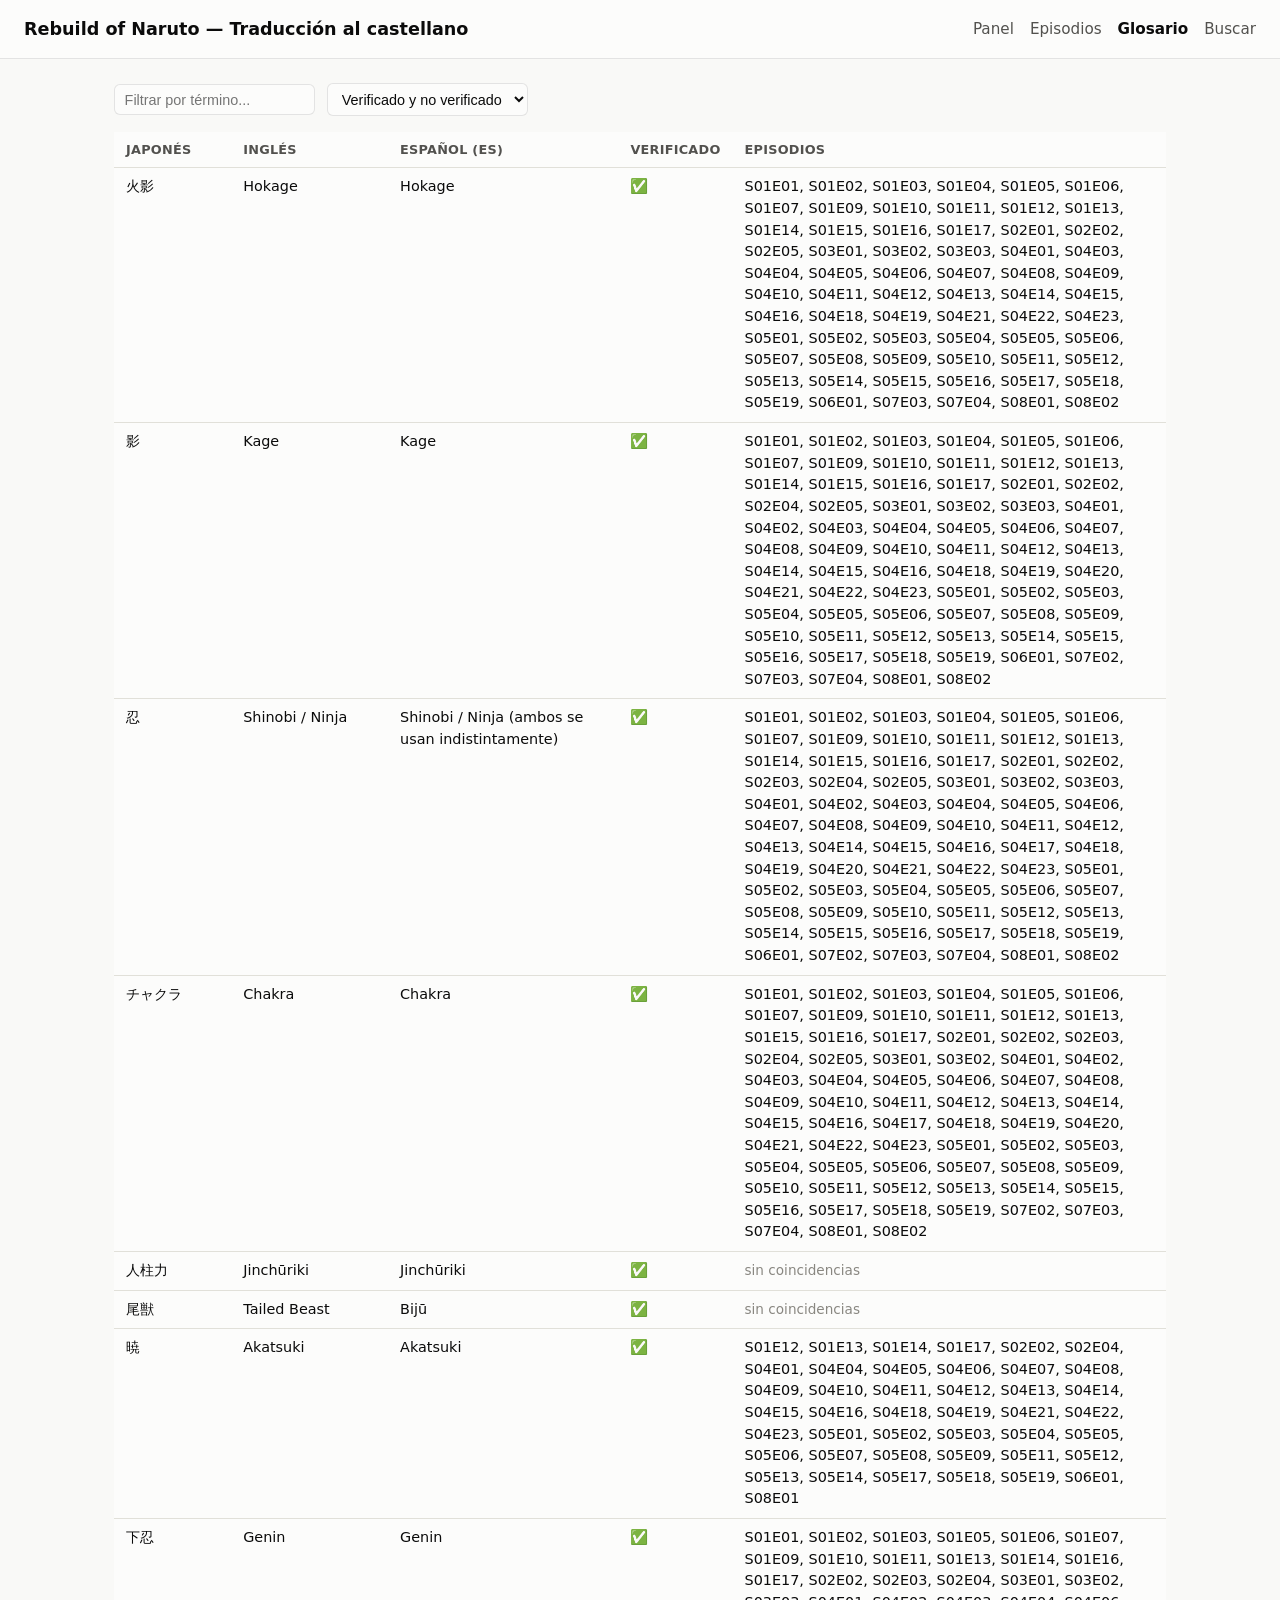
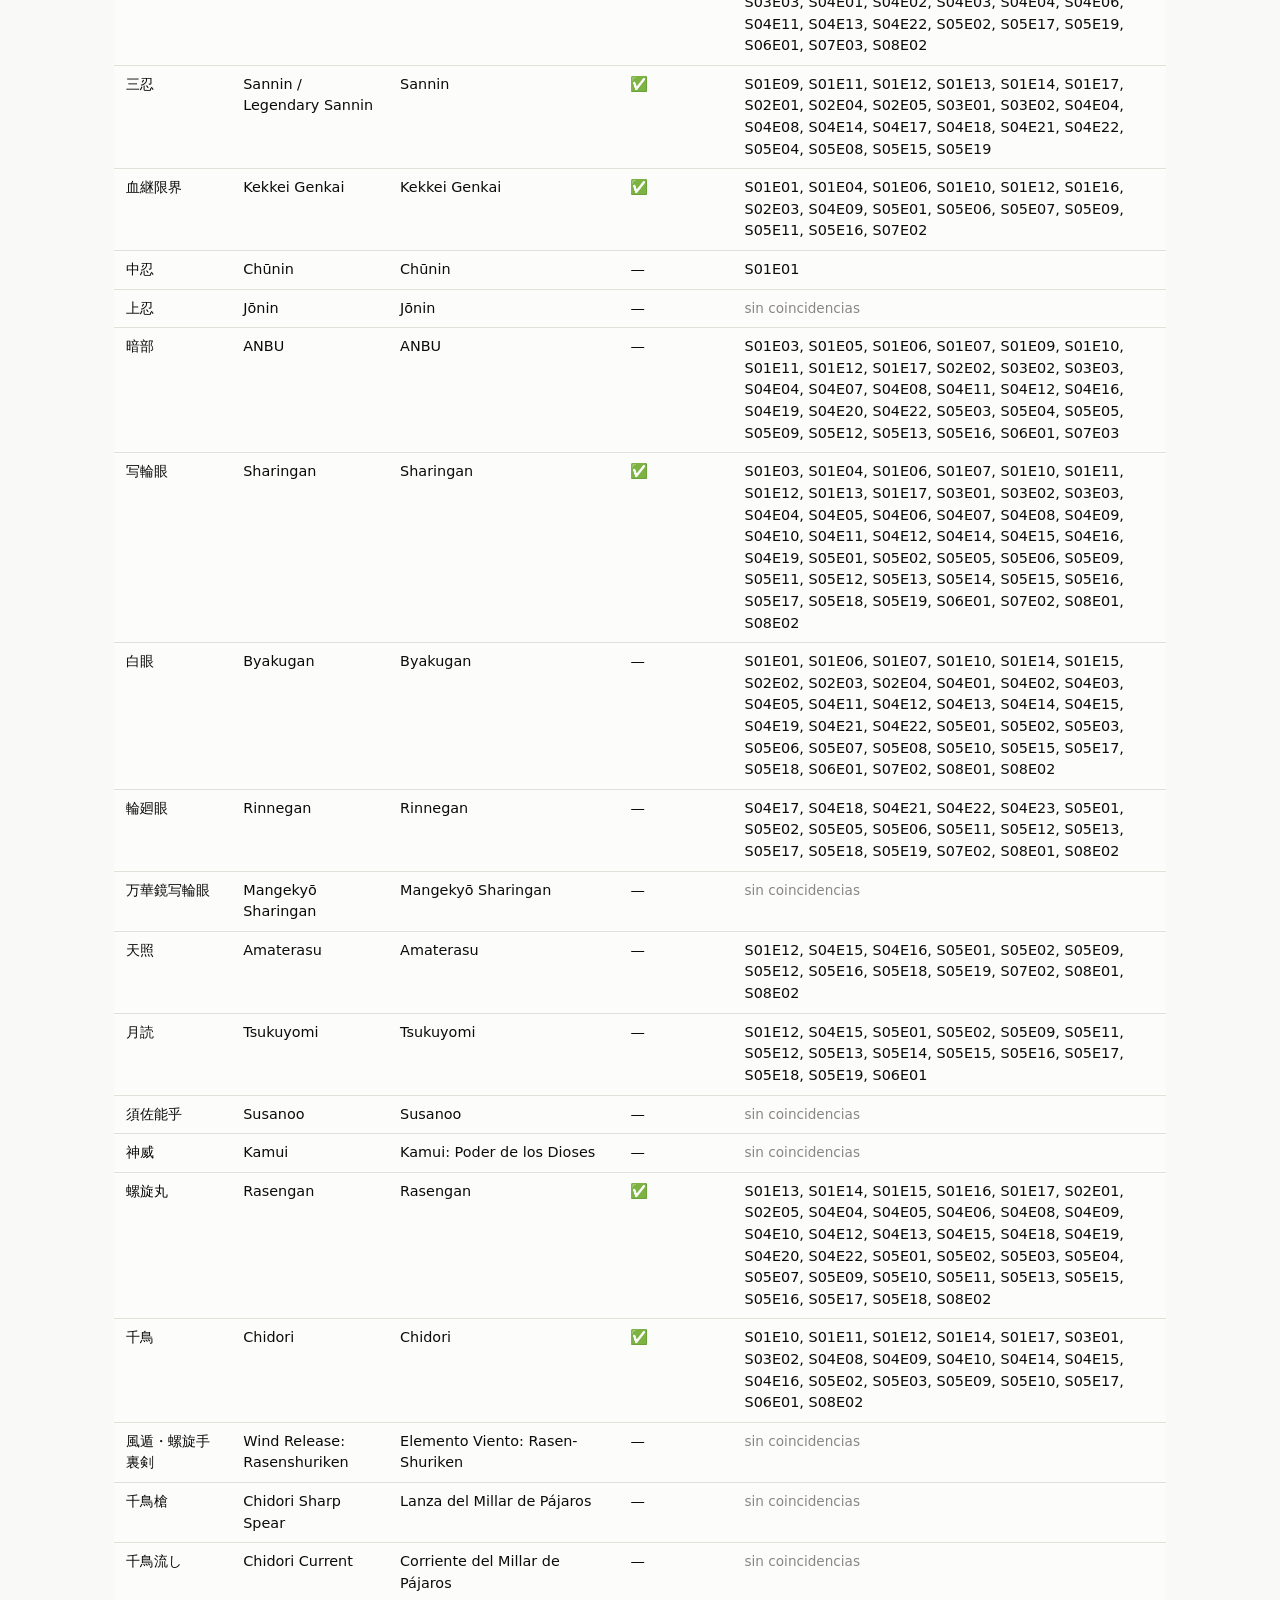
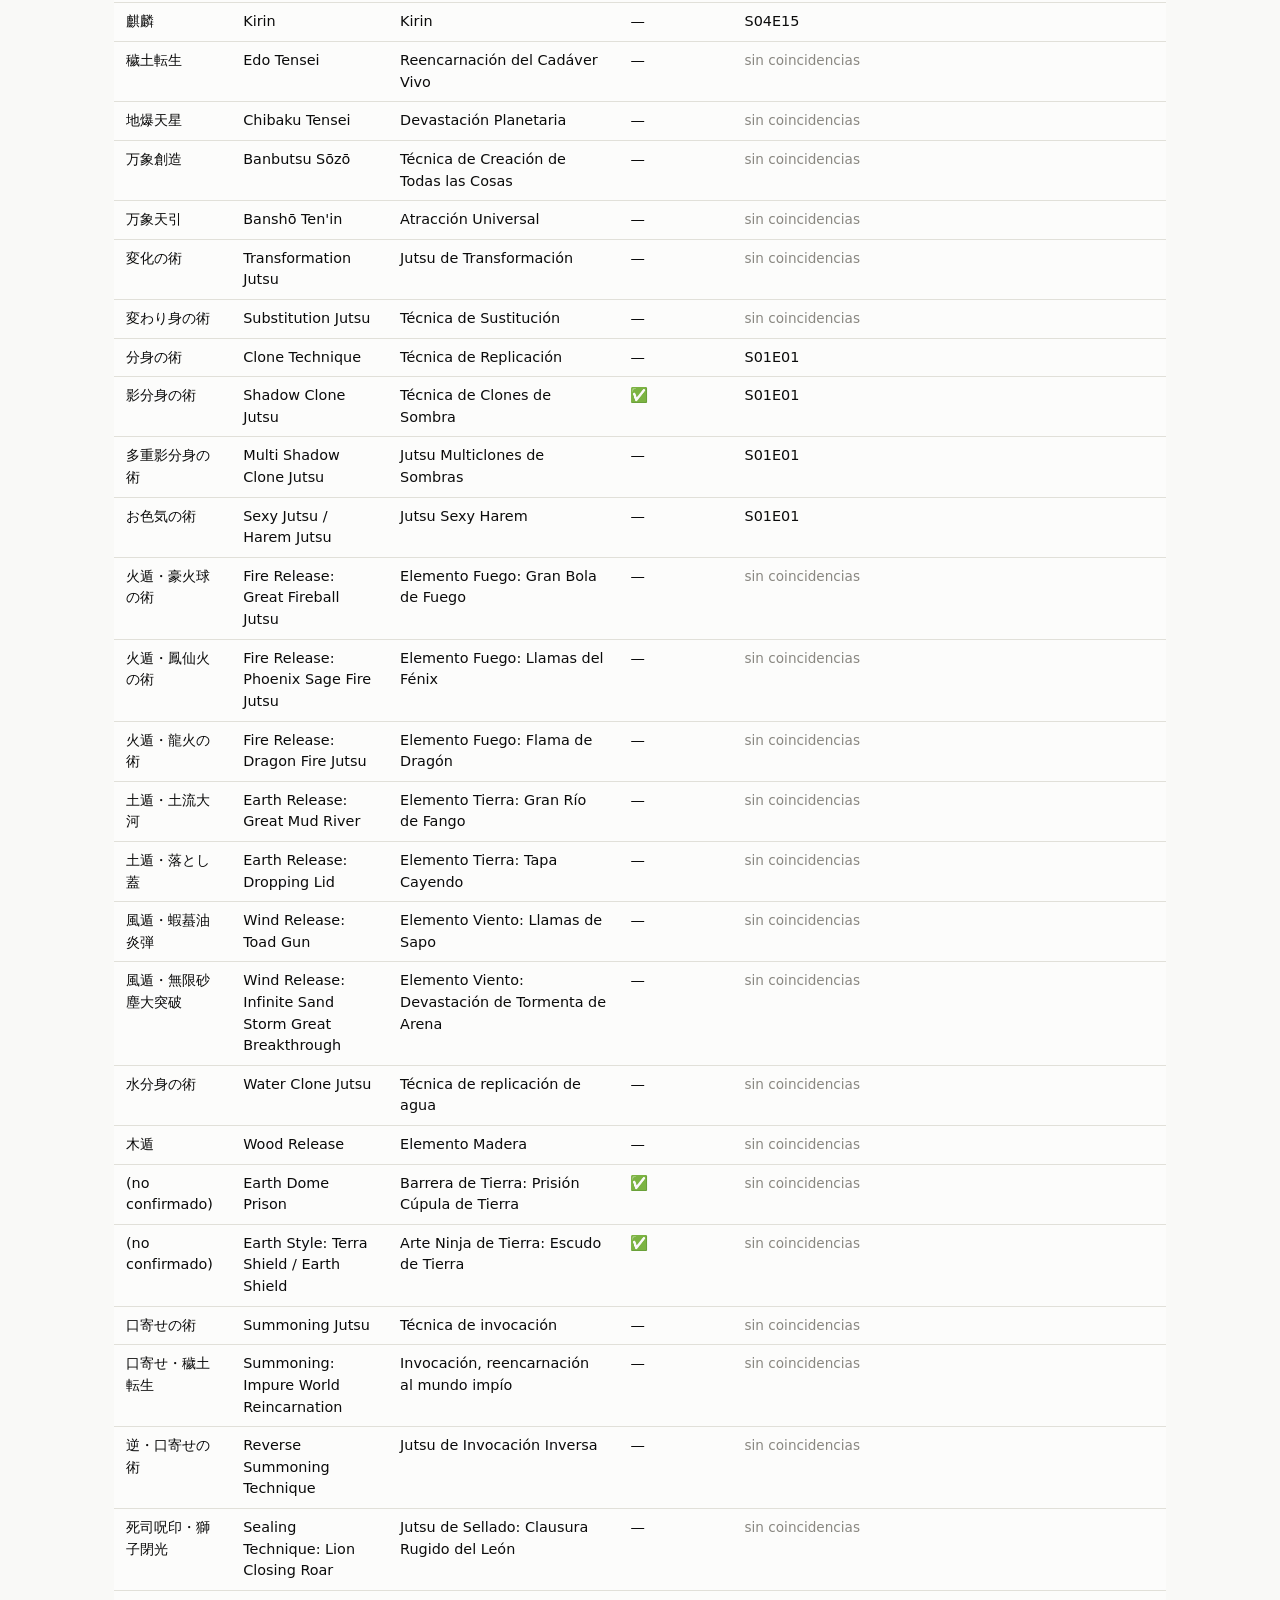
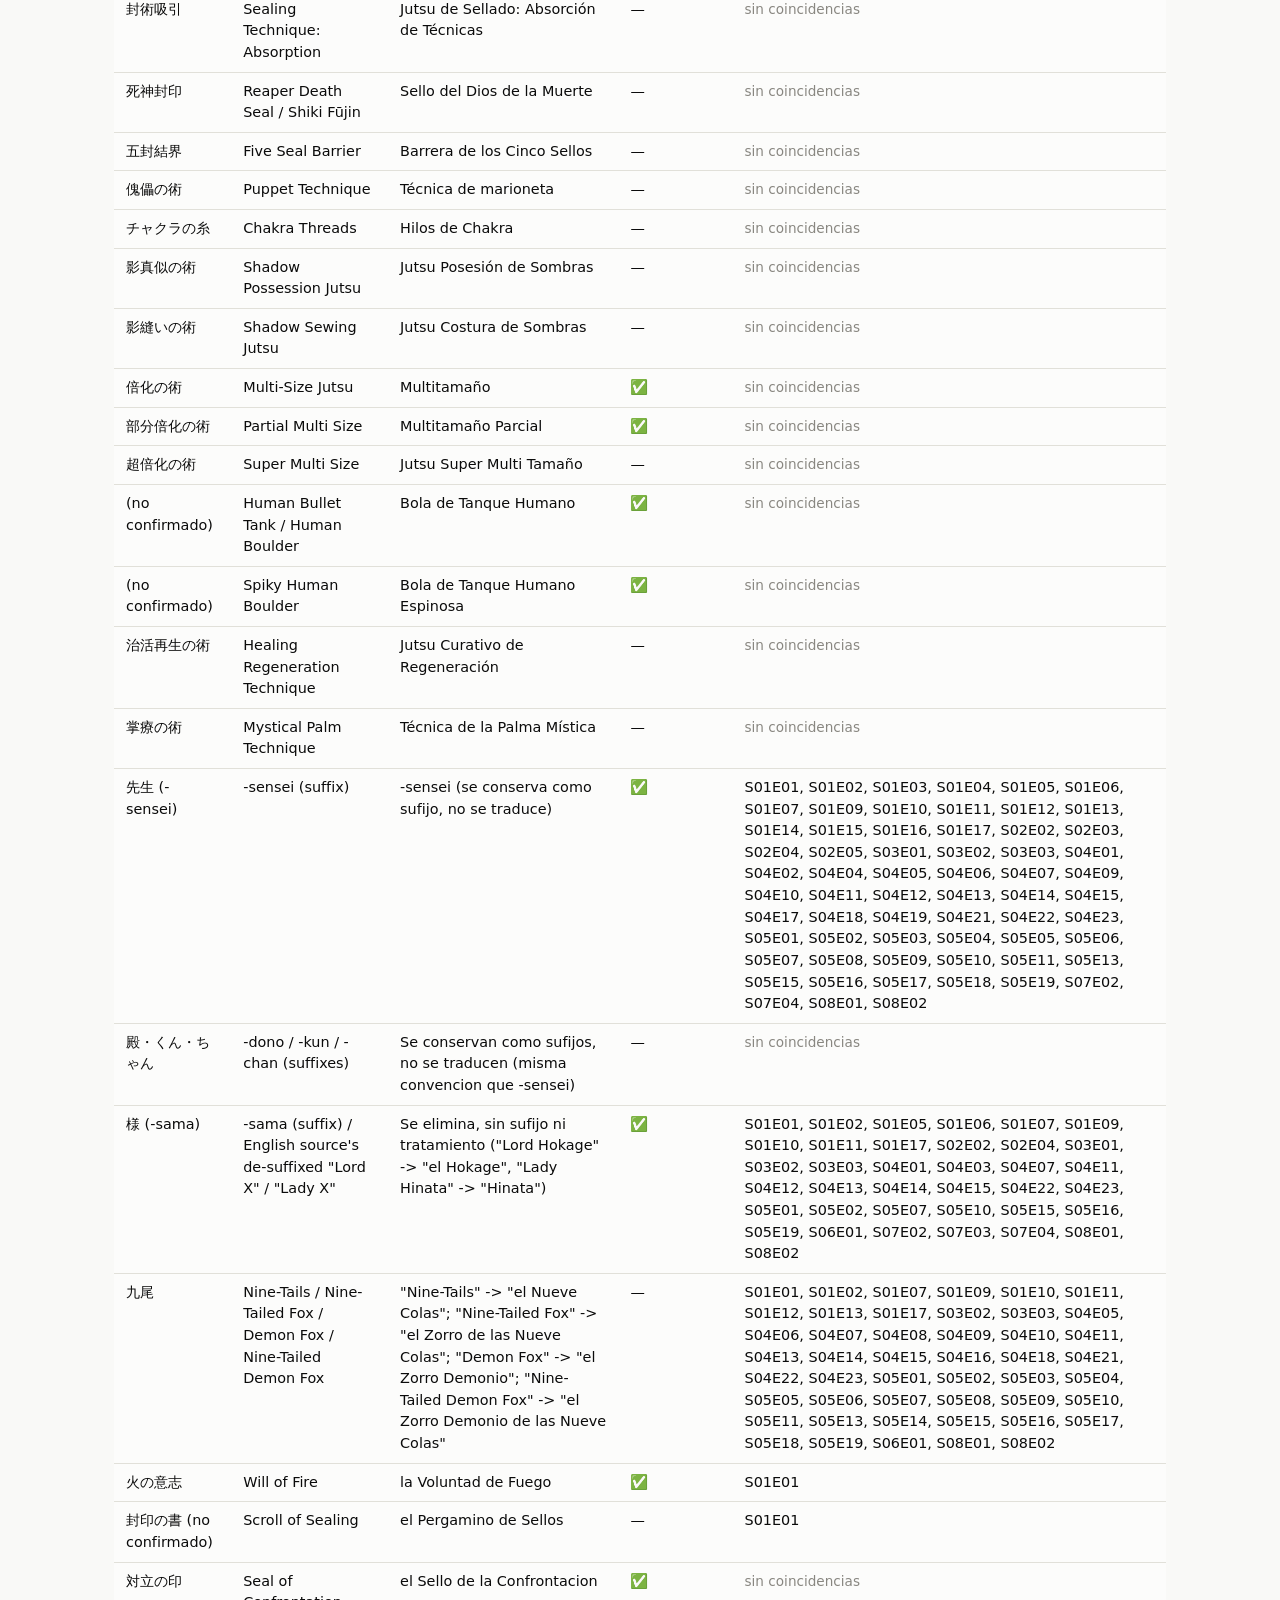
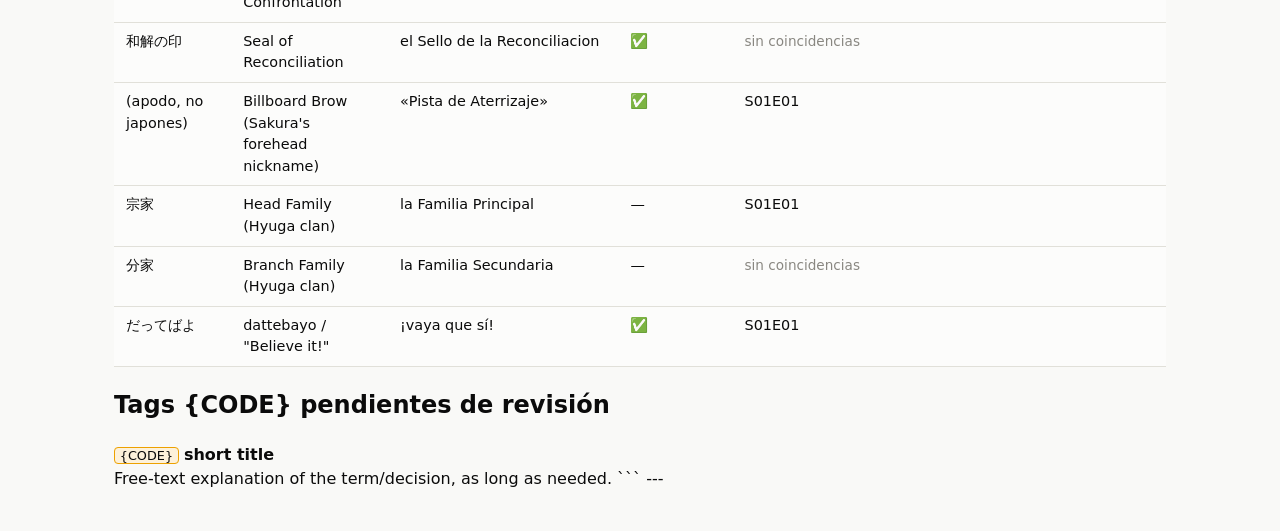
==== glossary.html @ f1c7e1d6 "deploy: ee350d7b1bcecc09af719b029e58f90c58017329" ====
<!doctype html>
<html lang="es">
<head>
  <meta charset="utf-8" />
  <meta name="viewport" content="width=device-width, initial-scale=1" />
  <title>Glosario — Rebuild of Naruto ES</title>
  <link rel="stylesheet" href="./assets/style.css" />
</head>
<body>
  <header class="site-header">
    <h1>Rebuild of Naruto — Traducción al castellano</h1>
    <nav class="site-nav">
      <a href="./index.html">Panel</a>
      <a href="./episode.html">Episodios</a>
      <a href="./glossary.html" aria-current="page">Glosario</a>
      <a href="./search.html">Buscar</a>
    </nav>
  </header>
  <main>
    <div class="controls">
      <input type="search" id="filter-text" placeholder="Filtrar por término..." />
      <select id="filter-verified">
        <option value="">Verificado y no verificado</option>
        <option value="true">Solo verificados</option>
        <option value="false">Solo no verificados</option>
      </select>
    </div>
    <table>
      <thead><tr><th>Japonés</th><th>Inglés</th><th>Español (ES)</th><th>Verificado</th><th>Episodios</th></tr></thead>
      <tbody id="glossary-body"></tbody>
    </table>
    <h2>Tags {CODE} pendientes de revisión</h2>
    <div id="pending-tags"></div>
  </main>
  <script type="module" src="./assets/glossary.js"></script>
</body>
</html>
---- assets/style.css ----
:root {
  color-scheme: light;
  --page: #f9f9f7;
  --surface-1: #fcfcfb;
  --text-primary: #0b0b0b;
  --text-secondary: #52514e;
  --text-muted: #898781;
  --gridline: #e1e0d9;
  --border: rgba(11, 11, 11, 0.1);
  --status-good: #0ca30c;
  --status-warning: #fab219;
  --status-critical: #d03b3b;
  --status-neutral: #898781;
  --seq-track: #b7d3f6;
  --seq-fill: #2a78d6;
  --tag-bg: #fdf1da;
  --tag-border: #eda100;
  --diff-old-bg: rgba(211, 59, 59, 0.12);
  --diff-new-bg: rgba(10, 163, 12, 0.12);
}

@media (prefers-color-scheme: dark) {
  :root {
    color-scheme: dark;
    --page: #0d0d0d;
    --surface-1: #1a1a19;
    --text-primary: #ffffff;
    --text-secondary: #c3c2b7;
    --text-muted: #898781;
    --gridline: #2c2c2a;
    --border: rgba(255, 255, 255, 0.1);
    --seq-track: #184f95;
    --seq-fill: #6da7ec;
    --tag-bg: #3a2f14;
    --tag-border: #c98500;
    --diff-old-bg: rgba(230, 103, 103, 0.18);
    --diff-new-bg: rgba(12, 163, 12, 0.18);
  }
}

* {
  box-sizing: border-box;
}

body {
  margin: 0;
  background: var(--page);
  color: var(--text-primary);
  font-family: system-ui, -apple-system, "Segoe UI", sans-serif;
  line-height: 1.5;
}

a {
  color: var(--seq-fill);
}

header.site-header {
  display: flex;
  align-items: center;
  justify-content: space-between;
  gap: 1rem;
  padding: 1rem 1.5rem;
  background: var(--surface-1);
  border-bottom: 1px solid var(--border);
  flex-wrap: wrap;
}

header.site-header h1 {
  font-size: 1.1rem;
  margin: 0;
}

nav.site-nav {
  display: flex;
  gap: 1rem;
  font-size: 0.95rem;
}

nav.site-nav a {
  color: var(--text-secondary);
  text-decoration: none;
}

nav.site-nav a[aria-current="page"] {
  color: var(--text-primary);
  font-weight: 600;
}

main {
  max-width: 1100px;
  margin: 0 auto;
  padding: 1.5rem;
}

.stat-row {
  display: grid;
  grid-template-columns: repeat(auto-fit, minmax(160px, 1fr));
  gap: 1rem;
  margin-bottom: 2rem;
}

.stat-tile {
  background: var(--surface-1);
  border: 1px solid var(--border);
  border-radius: 8px;
  padding: 1rem;
}

.stat-tile .label {
  color: var(--text-secondary);
  font-size: 0.85rem;
}

.stat-tile .value {
  font-size: 2rem;
  font-weight: 600;
  margin-top: 0.25rem;
}

.season-block {
  margin-bottom: 1.5rem;
}

.season-block h2 {
  font-size: 1rem;
  margin: 0 0 0.5rem;
}

.meter {
  height: 10px;
  border-radius: 6px;
  background: var(--seq-track);
  overflow: hidden;
}

.meter > span {
  display: block;
  height: 100%;
  background: var(--seq-fill);
  border-radius: 6px 0 0 6px;
}

table {
  width: 100%;
  border-collapse: collapse;
  background: var(--surface-1);
}

th,
td {
  text-align: left;
  padding: 0.5rem 0.75rem;
  border-bottom: 1px solid var(--gridline);
  font-size: 0.9rem;
  vertical-align: top;
}

th {
  color: var(--text-secondary);
  font-weight: 600;
  font-size: 0.8rem;
  text-transform: uppercase;
  letter-spacing: 0.02em;
}

tr:hover td {
  background: rgba(137, 135, 129, 0.07);
}

.episode-row {
  cursor: pointer;
}

.status {
  display: inline-flex;
  align-items: center;
  gap: 0.4rem;
  font-size: 0.85rem;
  color: var(--text-secondary);
  white-space: nowrap;
}

.status-dot {
  width: 8px;
  height: 8px;
  border-radius: 50%;
  flex: none;
}

.status-dot.good {
  background: var(--status-good);
}

.status-dot.warning {
  background: var(--status-warning);
}

.status-dot.neutral {
  background: var(--status-neutral);
}

.status-dot.critical {
  background: var(--status-critical);
}

.tag {
  background: var(--tag-bg);
  border: 1px solid var(--tag-border);
  border-radius: 4px;
  padding: 0 0.3rem;
  font-size: 0.8rem;
  cursor: help;
}

.cue-table td.en,
.cue-table td.es {
  width: 38%;
}

.cue-table td.time {
  width: 12%;
  color: var(--text-muted);
  font-variant-numeric: tabular-nums;
  font-size: 0.8rem;
}

.cue-table td.actions {
  width: 12%;
}

.diff-old {
  background: var(--diff-old-bg);
  text-decoration: line-through;
  display: block;
  padding: 0.1rem 0.3rem;
  border-radius: 4px;
  margin-bottom: 0.25rem;
}

.diff-new {
  background: var(--diff-new-bg);
  display: block;
  padding: 0.1rem 0.3rem;
  border-radius: 4px;
}

.propose-link {
  font-size: 0.8rem;
  text-decoration: none;
  white-space: nowrap;
}

.controls {
  display: flex;
  gap: 0.75rem;
  flex-wrap: wrap;
  margin-bottom: 1rem;
  align-items: center;
}

.controls select,
.controls input {
  padding: 0.4rem 0.6rem;
  border: 1px solid var(--border);
  border-radius: 6px;
  background: var(--surface-1);
  color: var(--text-primary);
  font-size: 0.9rem;
}

.muted {
  color: var(--text-muted);
  font-size: 0.85rem;
}

.search-result mark {
  background: var(--tag-bg);
  color: inherit;
}
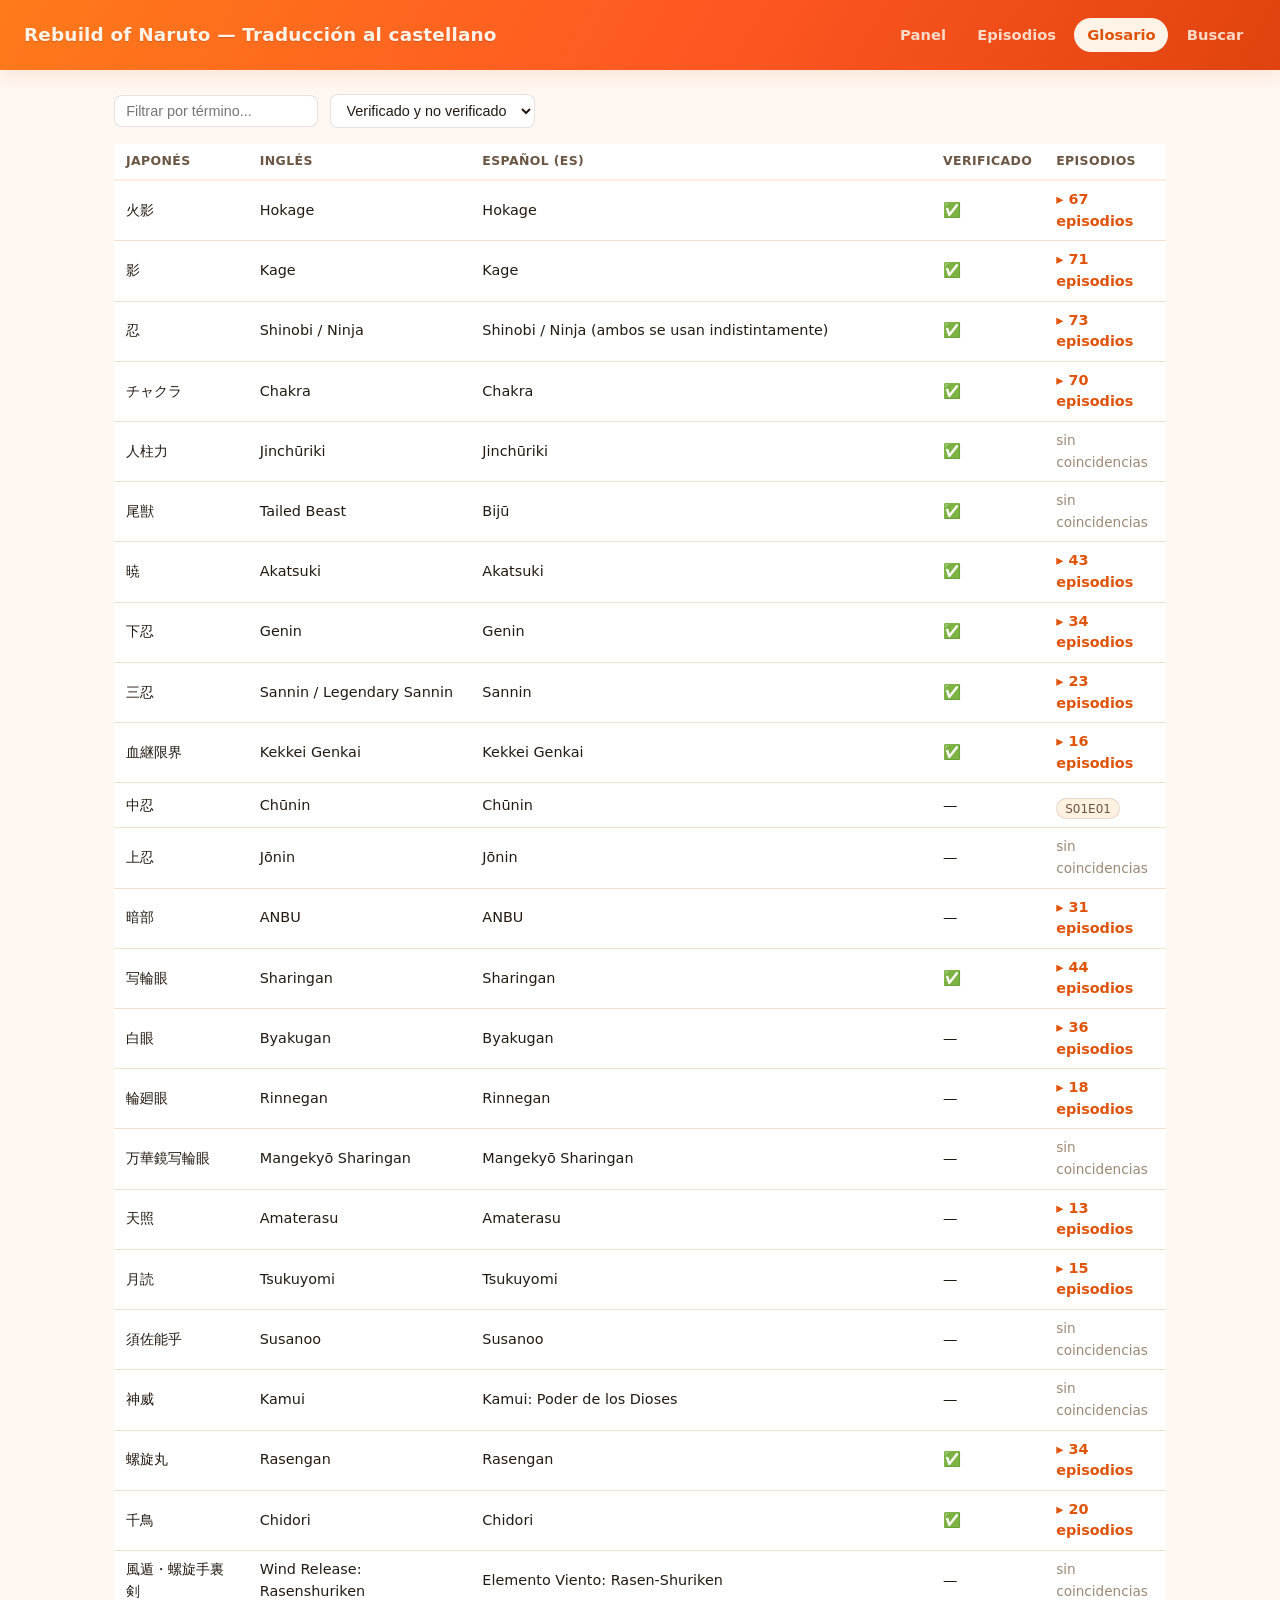
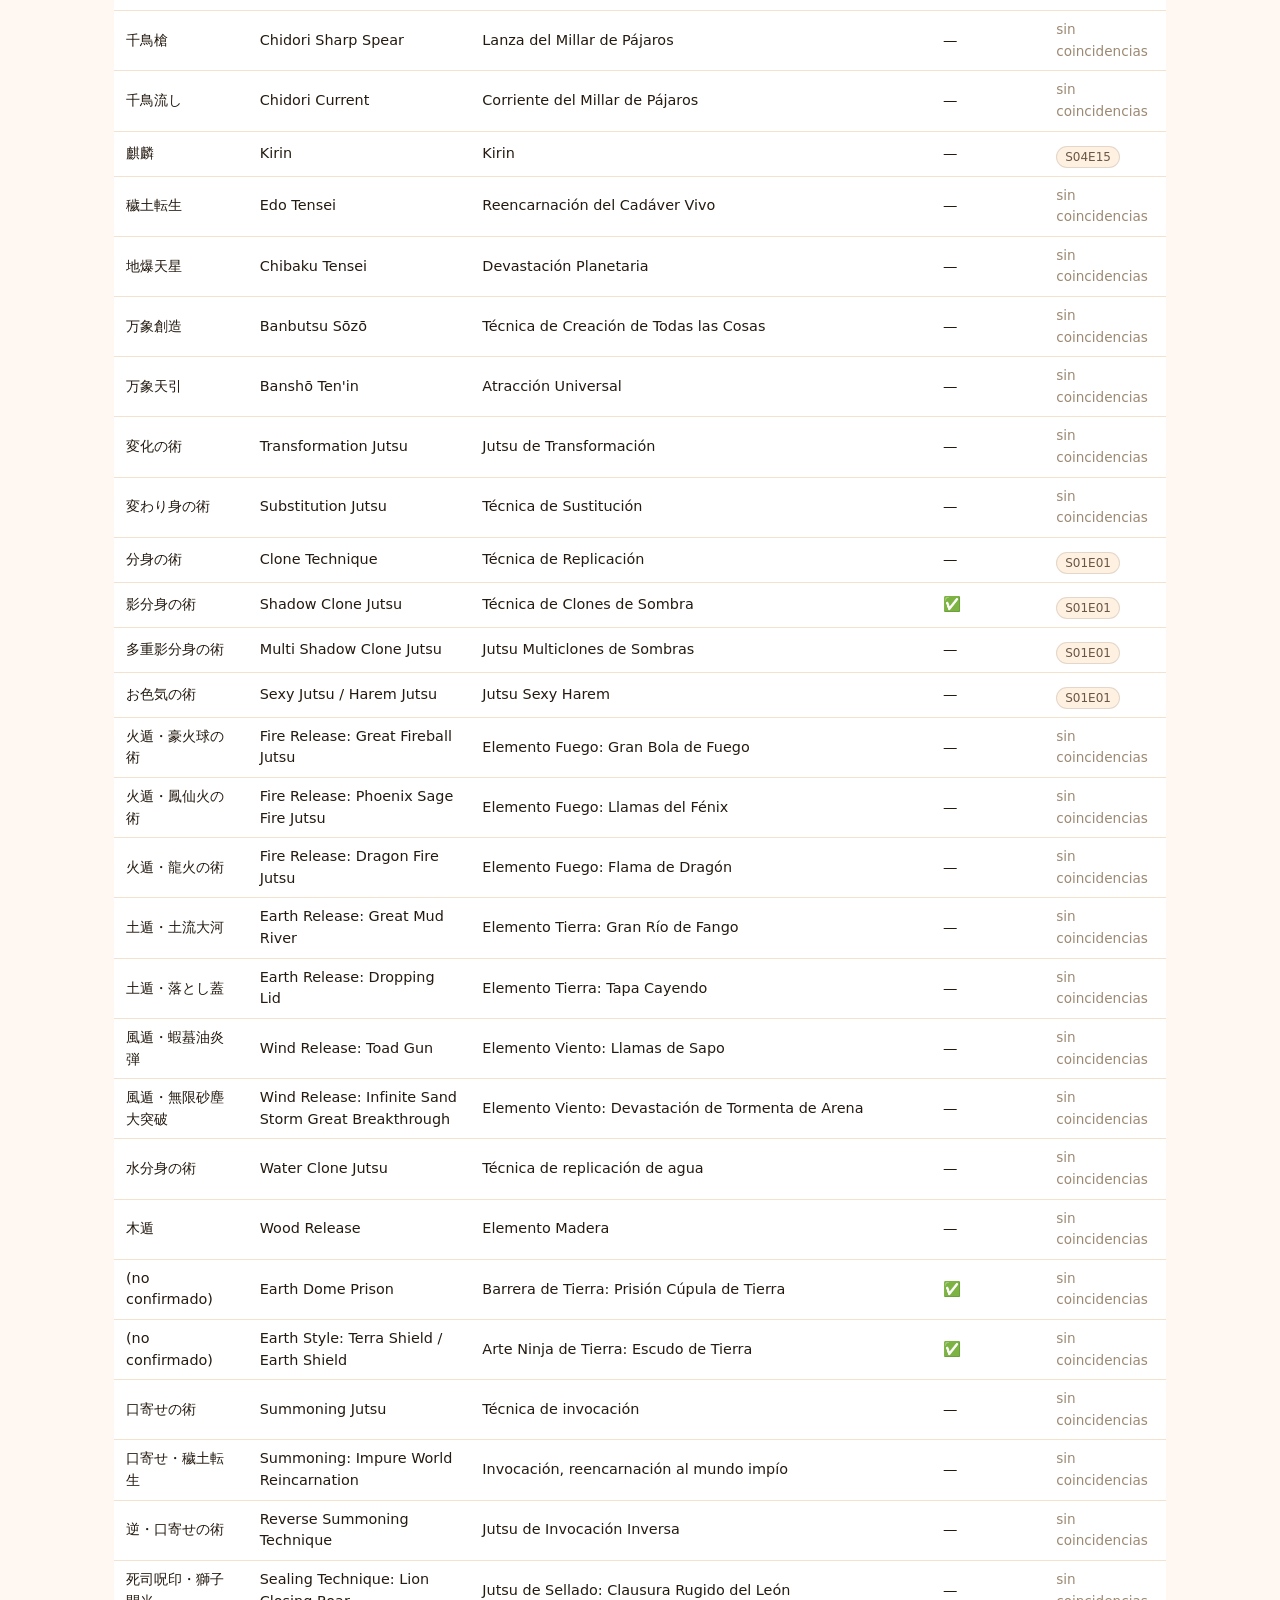
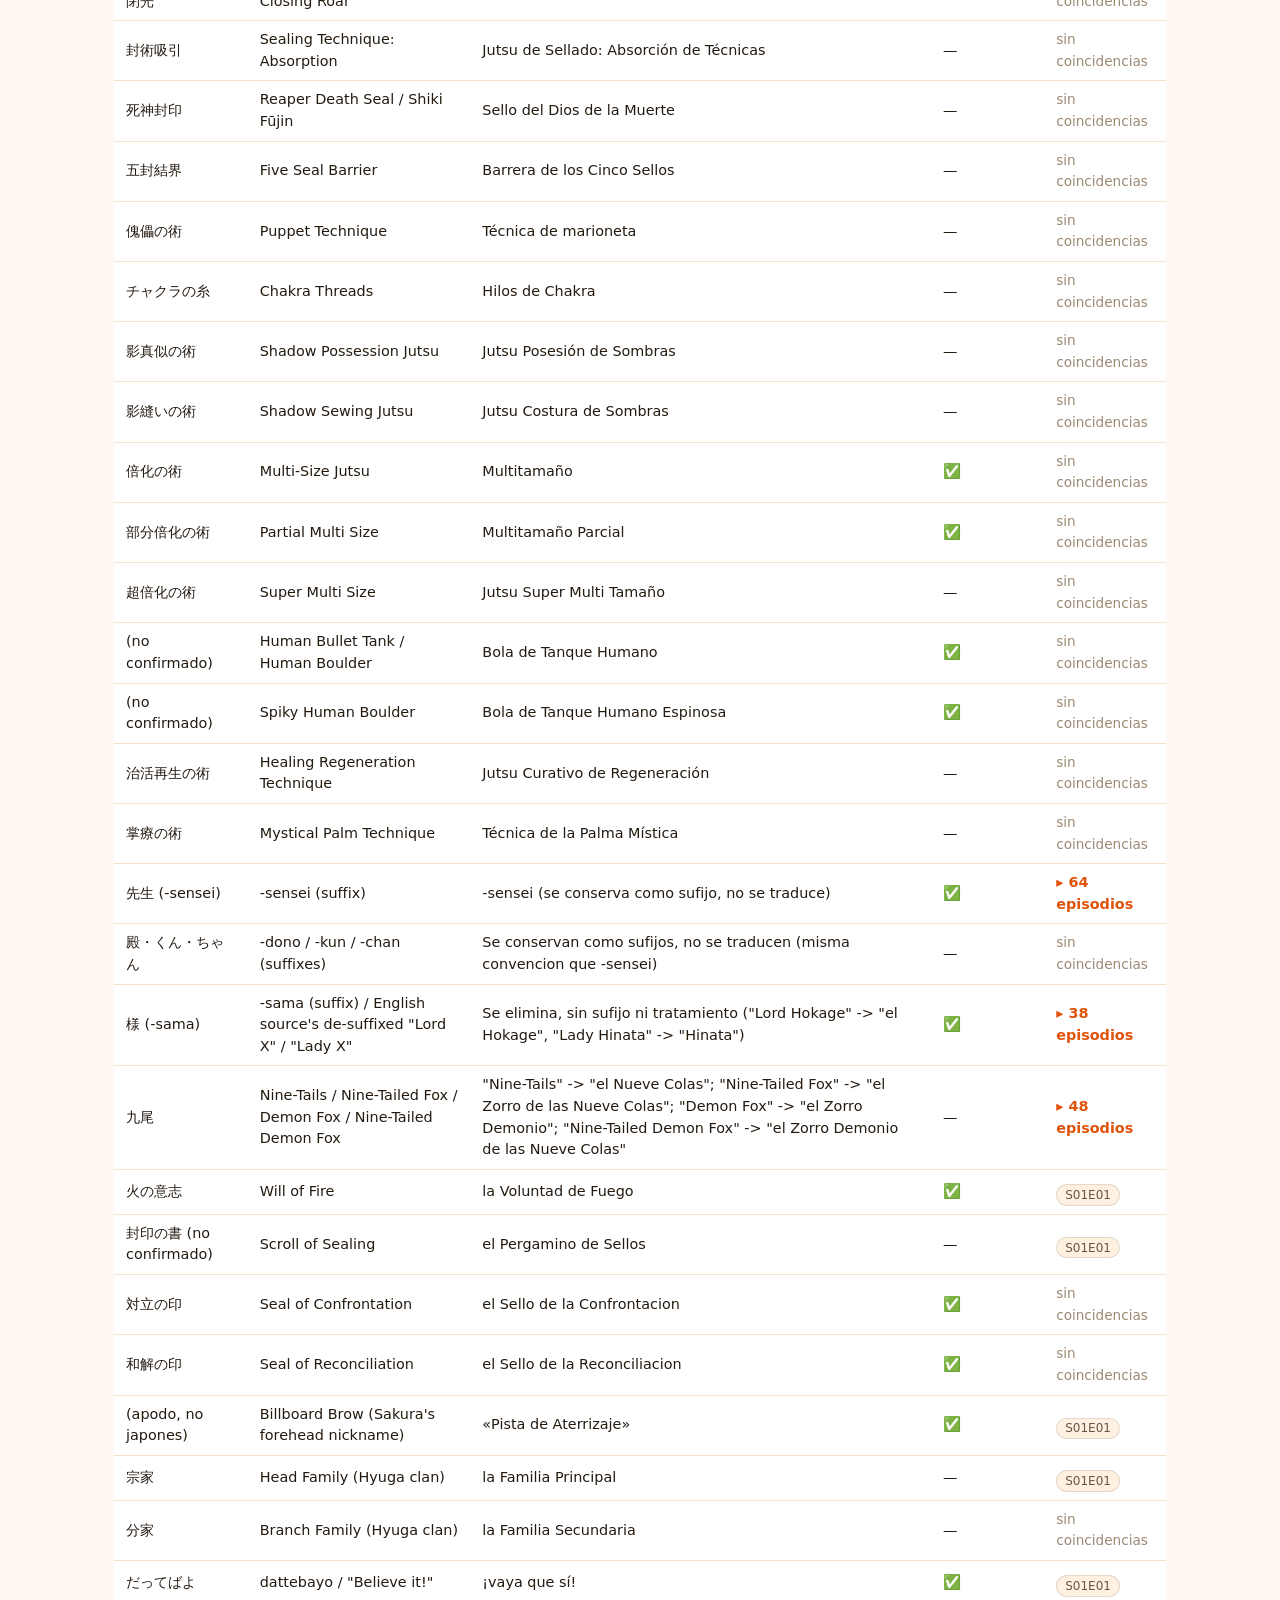
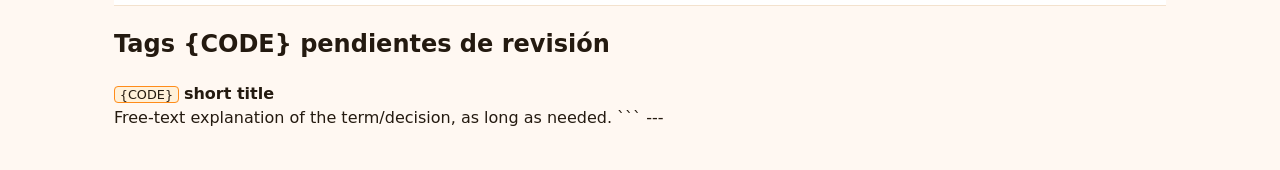
==== commit e0162d4e: "deploy: 84c1478d61f7e1dfb785b6271378b37ddf14a69f" ====
--- a/glossary.html
+++ b/glossary.html
@@ -25,7 +25,7 @@
         <option value="false">Solo no verificados</option>
       </select>
     </div>
-    <table>
+    <table class="glossary-table">
       <thead><tr><th>Japonés</th><th>Inglés</th><th>Español (ES)</th><th>Verificado</th><th>Episodios</th></tr></thead>
       <tbody id="glossary-body"></tbody>
     </table>
--- a/assets/style.css
+++ b/assets/style.css
@@ -1,40 +1,54 @@
 :root {
   color-scheme: light;
-  --page: #f9f9f7;
-  --surface-1: #fcfcfb;
-  --text-primary: #0b0b0b;
-  --text-secondary: #52514e;
-  --text-muted: #898781;
-  --gridline: #e1e0d9;
-  --border: rgba(11, 11, 11, 0.1);
-  --status-good: #0ca30c;
-  --status-warning: #fab219;
-  --status-critical: #d03b3b;
-  --status-neutral: #898781;
-  --seq-track: #b7d3f6;
-  --seq-fill: #2a78d6;
-  --tag-bg: #fdf1da;
-  --tag-border: #eda100;
-  --diff-old-bg: rgba(211, 59, 59, 0.12);
-  --diff-new-bg: rgba(10, 163, 12, 0.12);
+  --page: #fff8f2;
+  --surface-1: #ffffff;
+  --surface-2: #fff1e2;
+  --text-primary: #241a10;
+  --text-secondary: #6b5643;
+  --text-muted: #9c8973;
+  --gridline: #f3e2ce;
+  --border: rgba(36, 26, 16, 0.12);
+  --status-good: #1f9d55;
+  --status-warning: #f2a900;
+  --status-critical: #de4b3f;
+  --status-neutral: #9c8973;
+  --seq-track: #ffe1bf;
+  --seq-fill: linear-gradient(90deg, #ff8c1a, #ff5e1a);
+  --tag-bg: #fff1da;
+  --tag-border: #ff8c1a;
+  --diff-old-bg: rgba(222, 75, 63, 0.14);
+  --diff-new-bg: rgba(31, 157, 85, 0.14);
+  --translated-bg: rgba(31, 157, 85, 0.08);
+  --accent: #ff6a13;
+  --accent-strong: #e0530a;
+  --accent-soft: #ffede0;
+  --header-grad: linear-gradient(120deg, #ff7a1a 0%, #ff5722 55%, #e0430f 100%);
+  --shadow: 0 6px 20px rgba(224, 83, 10, 0.12);
 }
 
 @media (prefers-color-scheme: dark) {
   :root {
     color-scheme: dark;
-    --page: #0d0d0d;
-    --surface-1: #1a1a19;
-    --text-primary: #ffffff;
-    --text-secondary: #c3c2b7;
-    --text-muted: #898781;
-    --gridline: #2c2c2a;
-    --border: rgba(255, 255, 255, 0.1);
-    --seq-track: #184f95;
-    --seq-fill: #6da7ec;
-    --tag-bg: #3a2f14;
-    --tag-border: #c98500;
+    --page: #16110c;
+    --surface-1: #221a13;
+    --surface-2: #2c2117;
+    --text-primary: #fff3e8;
+    --text-secondary: #d8c3ac;
+    --text-muted: #a8917b;
+    --gridline: #3a2c1e;
+    --border: rgba(255, 227, 200, 0.12);
+    --seq-track: #4a2e15;
+    --seq-fill: linear-gradient(90deg, #ff9c3d, #ff6a13);
+    --tag-bg: #3d2a11;
+    --tag-border: #ff9c3d;
     --diff-old-bg: rgba(230, 103, 103, 0.18);
-    --diff-new-bg: rgba(12, 163, 12, 0.18);
+    --diff-new-bg: rgba(56, 190, 110, 0.18);
+    --translated-bg: rgba(56, 190, 110, 0.1);
+    --accent: #ff8c3d;
+    --accent-strong: #ffab6b;
+    --accent-soft: #3a2412;
+    --header-grad: linear-gradient(120deg, #c24608 0%, #96350a 60%, #6f2607 100%);
+    --shadow: 0 6px 20px rgba(0, 0, 0, 0.4);
   }
 }
 
@@ -51,7 +65,7 @@
 }
 
 a {
-  color: var(--seq-fill);
+  color: var(--accent-strong);
 }
 
 header.site-header {
@@ -59,31 +73,48 @@
   align-items: center;
   justify-content: space-between;
   gap: 1rem;
-  padding: 1rem 1.5rem;
-  background: var(--surface-1);
-  border-bottom: 1px solid var(--border);
+  padding: 1.1rem 1.5rem;
+  background: var(--header-grad);
+  color: #fff3e8;
+  box-shadow: var(--shadow);
   flex-wrap: wrap;
+  position: sticky;
+  top: 0;
+  z-index: 10;
 }
 
 header.site-header h1 {
-  font-size: 1.1rem;
+  font-size: 1.15rem;
   margin: 0;
+  font-weight: 800;
+  letter-spacing: 0.01em;
+  text-shadow: 0 1px 0 rgba(0, 0, 0, 0.15);
 }
 
 nav.site-nav {
   display: flex;
-  gap: 1rem;
-  font-size: 0.95rem;
+  gap: 0.35rem;
+  font-size: 0.92rem;
+  flex-wrap: wrap;
 }
 
 nav.site-nav a {
-  color: var(--text-secondary);
+  color: rgba(255, 243, 232, 0.85);
   text-decoration: none;
+  padding: 0.4rem 0.8rem;
+  border-radius: 999px;
+  font-weight: 600;
+  transition: background 0.15s ease, color 0.15s ease;
+}
+
+nav.site-nav a:hover {
+  background: rgba(255, 255, 255, 0.16);
+  color: #fff;
 }
 
 nav.site-nav a[aria-current="page"] {
-  color: var(--text-primary);
-  font-weight: 600;
+  background: #fff3e8;
+  color: var(--accent-strong);
 }
 
 main {
@@ -102,28 +133,41 @@
 .stat-tile {
   background: var(--surface-1);
   border: 1px solid var(--border);
-  border-radius: 8px;
+  border-top: 3px solid var(--accent);
+  border-radius: 10px;
   padding: 1rem;
+  box-shadow: var(--shadow);
 }
 
 .stat-tile .label {
   color: var(--text-secondary);
   font-size: 0.85rem;
+  font-weight: 600;
+  text-transform: uppercase;
+  letter-spacing: 0.03em;
 }
 
 .stat-tile .value {
-  font-size: 2rem;
-  font-weight: 600;
+  font-size: 2.1rem;
+  font-weight: 800;
   margin-top: 0.25rem;
+  color: var(--accent-strong);
 }
 
 .season-block {
-  margin-bottom: 1.5rem;
+  margin-bottom: 1.75rem;
+  background: var(--surface-1);
+  border: 1px solid var(--border);
+  border-radius: 12px;
+  padding: 1rem 1.25rem 1.25rem;
+  box-shadow: var(--shadow);
 }
 
 .season-block h2 {
-  font-size: 1rem;
-  margin: 0 0 0.5rem;
+  font-size: 1.05rem;
+  margin: 0 0 0.6rem;
+  font-weight: 800;
+  color: var(--text-primary);
 }
 
 .meter {
@@ -131,6 +175,7 @@
   border-radius: 6px;
   background: var(--seq-track);
   overflow: hidden;
+  margin-bottom: 0.75rem;
 }
 
 .meter > span {
@@ -157,14 +202,15 @@
 
 th {
   color: var(--text-secondary);
-  font-weight: 600;
-  font-size: 0.8rem;
+  font-weight: 700;
+  font-size: 0.78rem;
   text-transform: uppercase;
-  letter-spacing: 0.02em;
+  letter-spacing: 0.03em;
+  border-bottom: 2px solid var(--accent-soft);
 }
 
 tr:hover td {
-  background: rgba(137, 135, 129, 0.07);
+  background: var(--accent-soft);
 }
 
 .episode-row {
@@ -228,6 +274,11 @@
   width: 12%;
 }
 
+.cue-table td.es.is-translated {
+  background: var(--translated-bg);
+  border-radius: 4px;
+}
+
 .diff-old {
   background: var(--diff-old-bg);
   text-decoration: line-through;
@@ -248,6 +299,8 @@
   font-size: 0.8rem;
   text-decoration: none;
   white-space: nowrap;
+  color: var(--accent-strong);
+  font-weight: 600;
 }
 
 .controls {
@@ -260,14 +313,20 @@
 
 .controls select,
 .controls input {
-  padding: 0.4rem 0.6rem;
+  padding: 0.45rem 0.7rem;
   border: 1px solid var(--border);
-  border-radius: 6px;
+  border-radius: 8px;
   background: var(--surface-1);
   color: var(--text-primary);
   font-size: 0.9rem;
 }
 
+.controls select:focus,
+.controls input:focus {
+  outline: 2px solid var(--accent);
+  outline-offset: 1px;
+}
+
 .muted {
   color: var(--text-muted);
   font-size: 0.85rem;
@@ -276,4 +335,48 @@
 .search-result mark {
   background: var(--tag-bg);
   color: inherit;
-}
+  border-radius: 3px;
+}
+
+/* Glossary: keep rows compact even when a term shows up in dozens of episodes */
+.episode-summary {
+  cursor: pointer;
+  color: var(--accent-strong);
+  font-weight: 600;
+  list-style: none;
+}
+
+.episode-summary::-webkit-details-marker {
+  display: none;
+}
+
+.episode-summary::before {
+  content: "▸ ";
+}
+
+details[open] .episode-summary::before {
+  content: "▾ ";
+}
+
+.episode-chips {
+  display: flex;
+  flex-wrap: wrap;
+  gap: 0.25rem;
+  margin-top: 0.4rem;
+  max-width: 320px;
+}
+
+.episode-chip {
+  background: var(--surface-2);
+  border: 1px solid var(--border);
+  border-radius: 999px;
+  padding: 0.05rem 0.5rem;
+  font-size: 0.75rem;
+  color: var(--text-secondary);
+  white-space: nowrap;
+}
+
+table.glossary-table td,
+table.glossary-table th {
+  vertical-align: middle;
+}
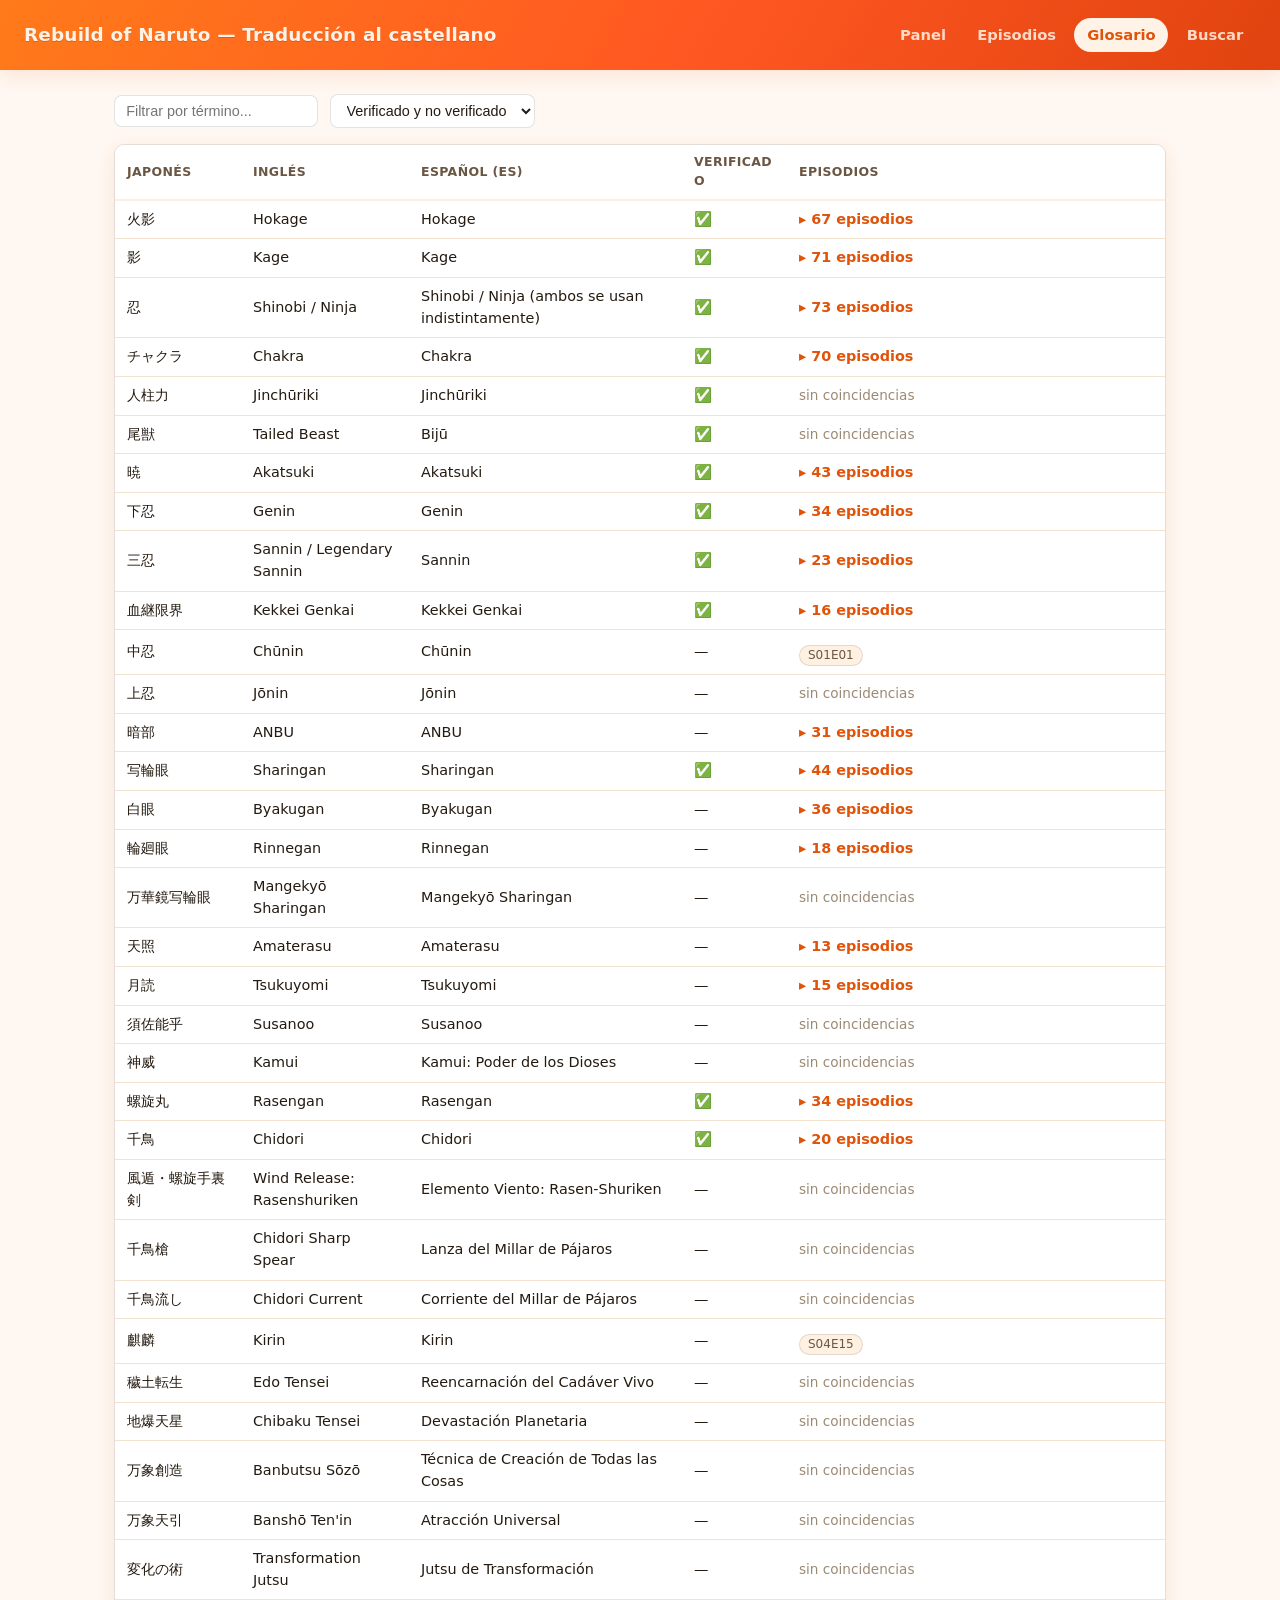
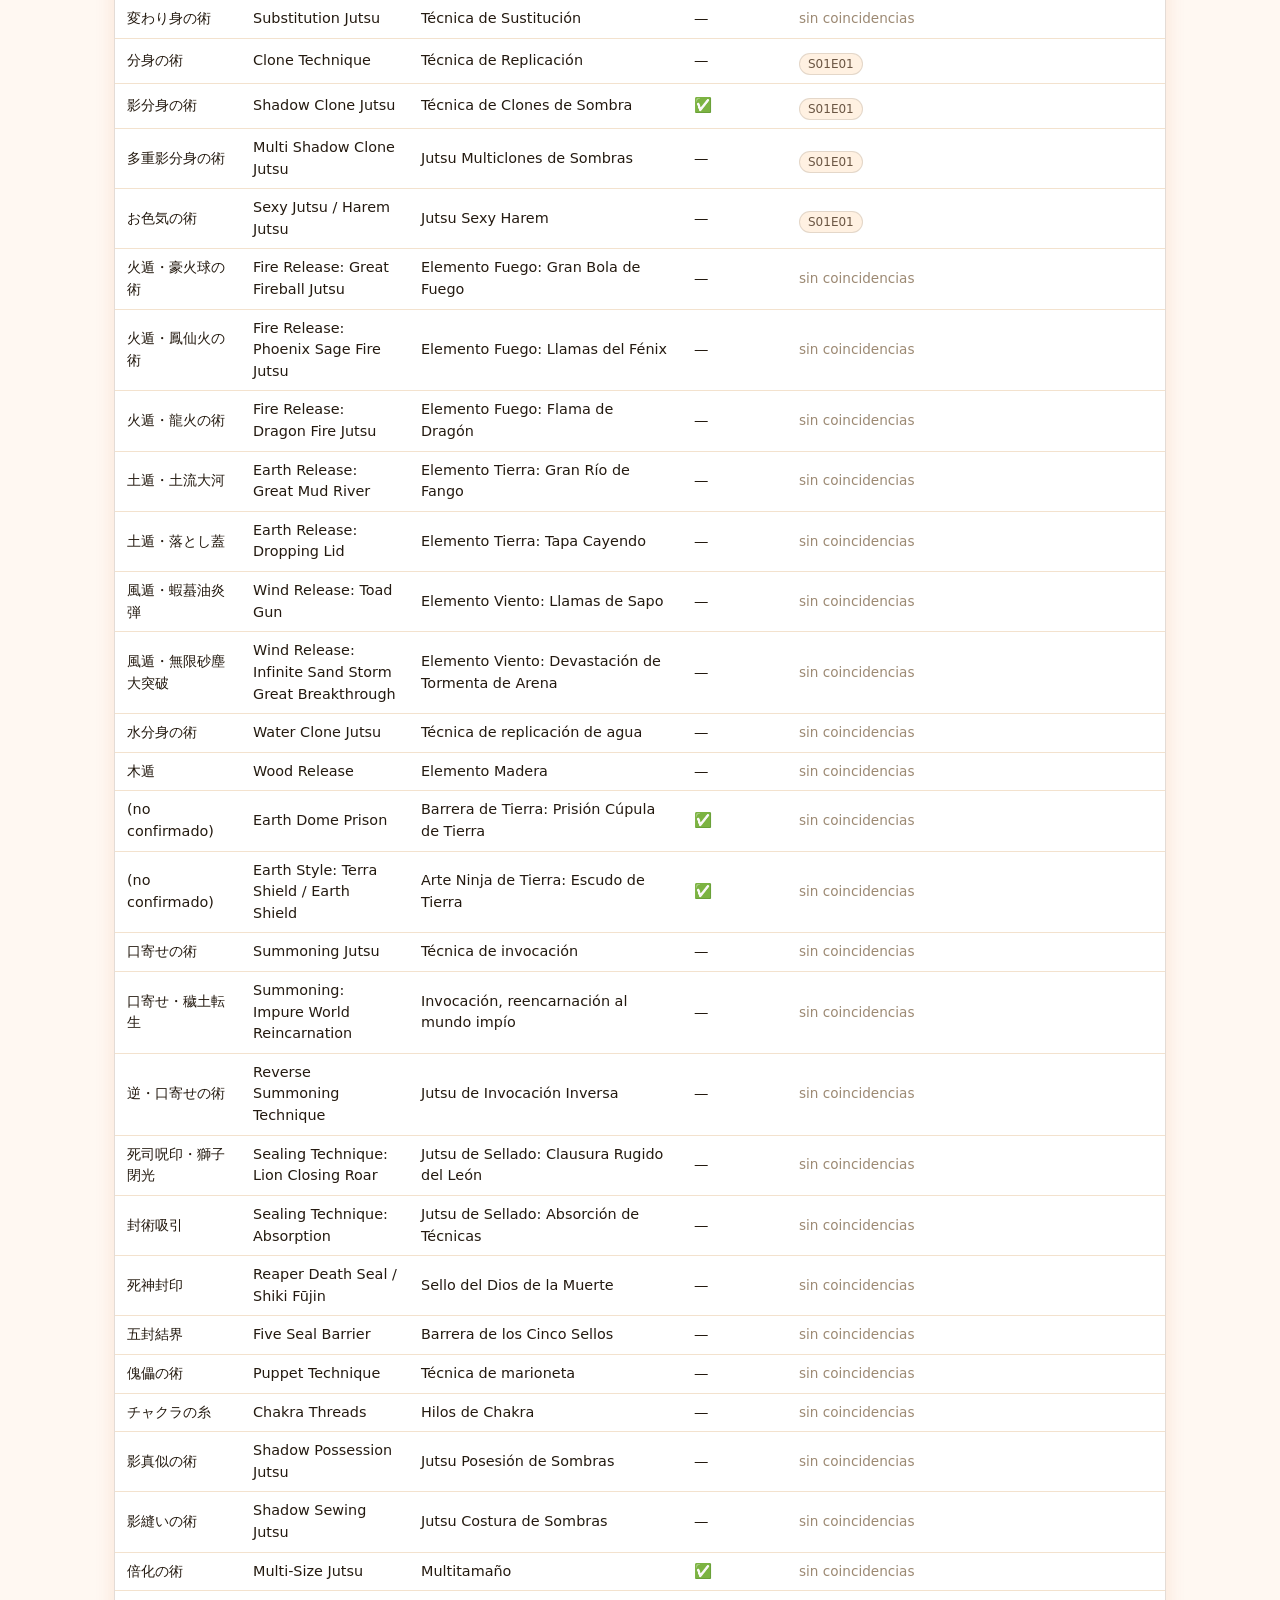
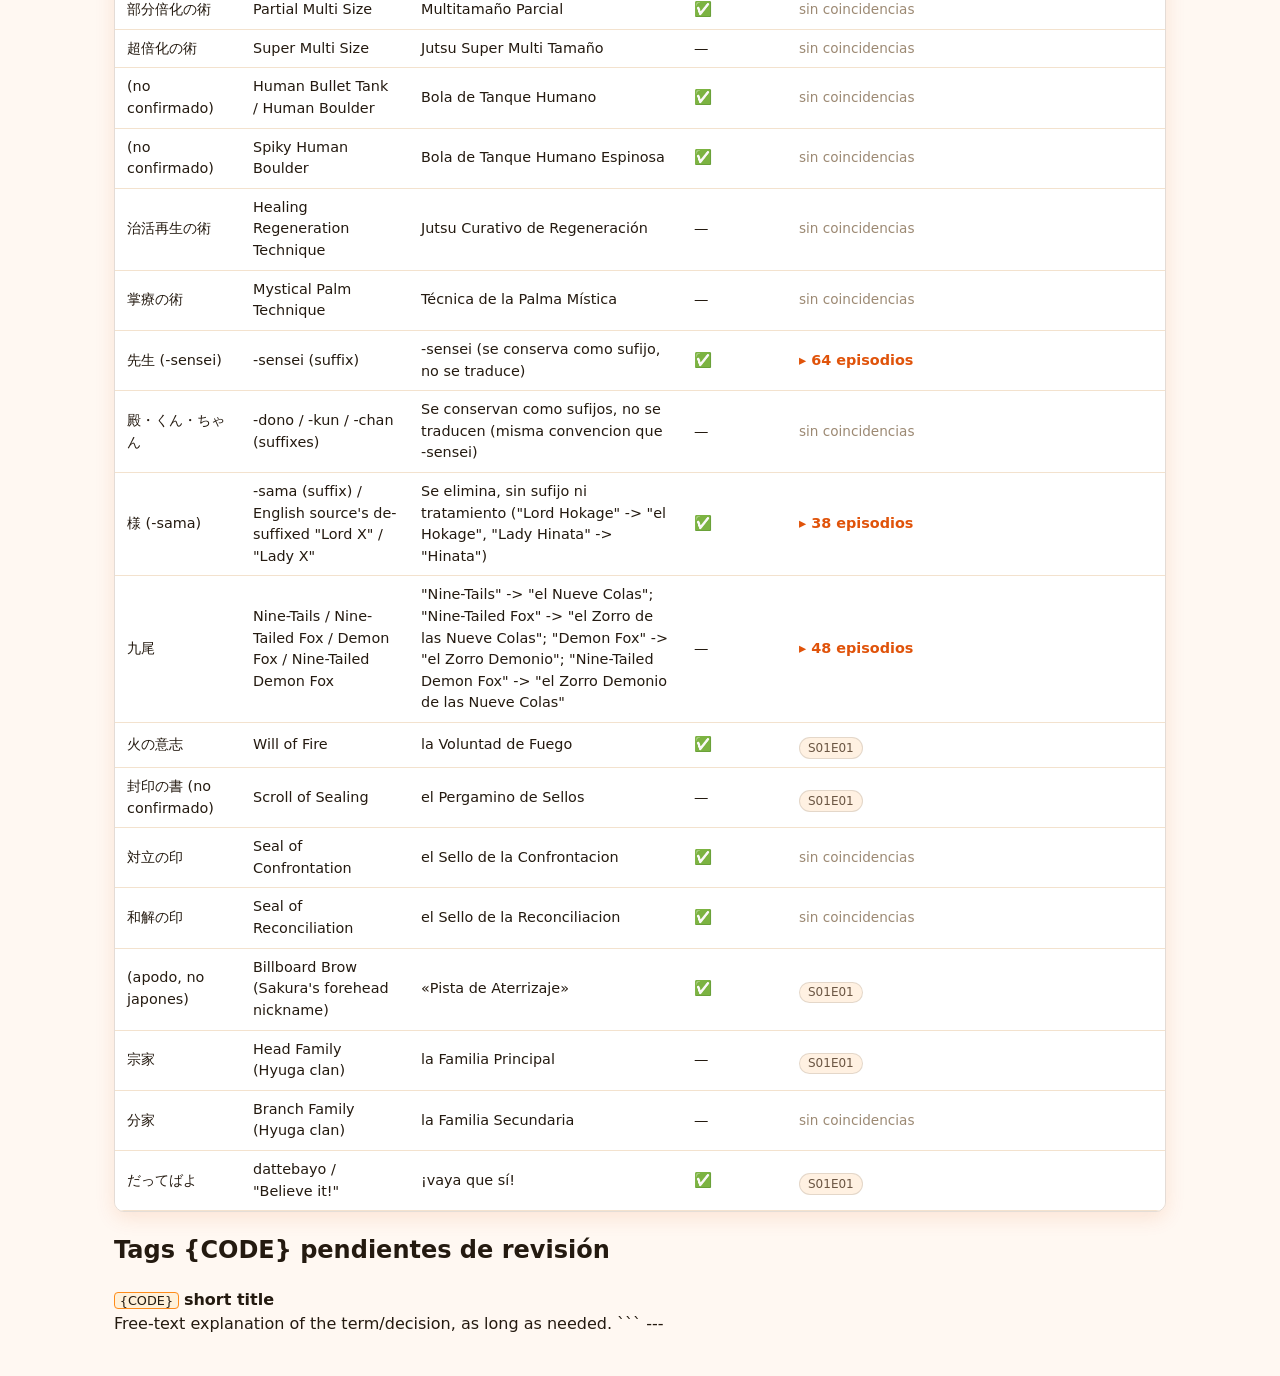
==== commit 64c1165e: "deploy: 0752b8252af3ae492650446a858869bdc35e036c" ====
--- a/glossary.html
+++ b/glossary.html
@@ -25,10 +25,12 @@
         <option value="false">Solo no verificados</option>
       </select>
     </div>
-    <table class="glossary-table">
-      <thead><tr><th>Japonés</th><th>Inglés</th><th>Español (ES)</th><th>Verificado</th><th>Episodios</th></tr></thead>
-      <tbody id="glossary-body"></tbody>
-    </table>
+    <div class="table-scroll">
+      <table class="glossary-table">
+        <thead><tr><th>Japonés</th><th>Inglés</th><th>Español (ES)</th><th>Verificado</th><th>Episodios</th></tr></thead>
+        <tbody id="glossary-body"></tbody>
+      </table>
+    </div>
     <h2>Tags {CODE} pendientes de revisión</h2>
     <div id="pending-tags"></div>
   </main>
--- a/assets/style.css
+++ b/assets/style.css
@@ -121,6 +121,7 @@
   max-width: 1100px;
   margin: 0 auto;
   padding: 1.5rem;
+  overflow-x: hidden;
 }
 
 .stat-row {
@@ -185,10 +186,28 @@
   border-radius: 6px 0 0 6px;
 }
 
+.table-scroll {
+  overflow-x: auto;
+  -webkit-overflow-scrolling: touch;
+  border: 1px solid var(--border);
+  border-radius: 10px;
+  box-shadow: var(--shadow);
+}
+
+.season-block .table-scroll {
+  border: none;
+  box-shadow: none;
+  border-radius: 0;
+}
+
 table {
   width: 100%;
   border-collapse: collapse;
   background: var(--surface-1);
+}
+
+.season-block table {
+  min-width: 560px;
 }
 
 th,
@@ -258,9 +277,14 @@
   cursor: help;
 }
 
+.cue-table {
+  table-layout: fixed;
+}
+
 .cue-table td.en,
 .cue-table td.es {
   width: 38%;
+  overflow-wrap: break-word;
 }
 
 .cue-table td.time {
@@ -268,6 +292,7 @@
   color: var(--text-muted);
   font-variant-numeric: tabular-nums;
   font-size: 0.8rem;
+  overflow-wrap: break-word;
 }
 
 .cue-table td.actions {
@@ -376,7 +401,41 @@
   white-space: nowrap;
 }
 
+table.glossary-table {
+  table-layout: fixed;
+}
+
 table.glossary-table td,
 table.glossary-table th {
   vertical-align: middle;
-}
+  overflow-wrap: break-word;
+}
+
+table.glossary-table th:nth-child(1),
+table.glossary-table td:nth-child(1) {
+  width: 12%;
+}
+
+table.glossary-table th:nth-child(2),
+table.glossary-table td:nth-child(2) {
+  width: 16%;
+}
+
+table.glossary-table th:nth-child(3),
+table.glossary-table td:nth-child(3) {
+  width: 26%;
+}
+
+table.glossary-table th:nth-child(4),
+table.glossary-table td:nth-child(4) {
+  width: 10%;
+}
+
+table.glossary-table th:nth-child(5),
+table.glossary-table td:nth-child(5) {
+  width: 36%;
+}
+
+.episode-chips {
+  max-width: 100%;
+}
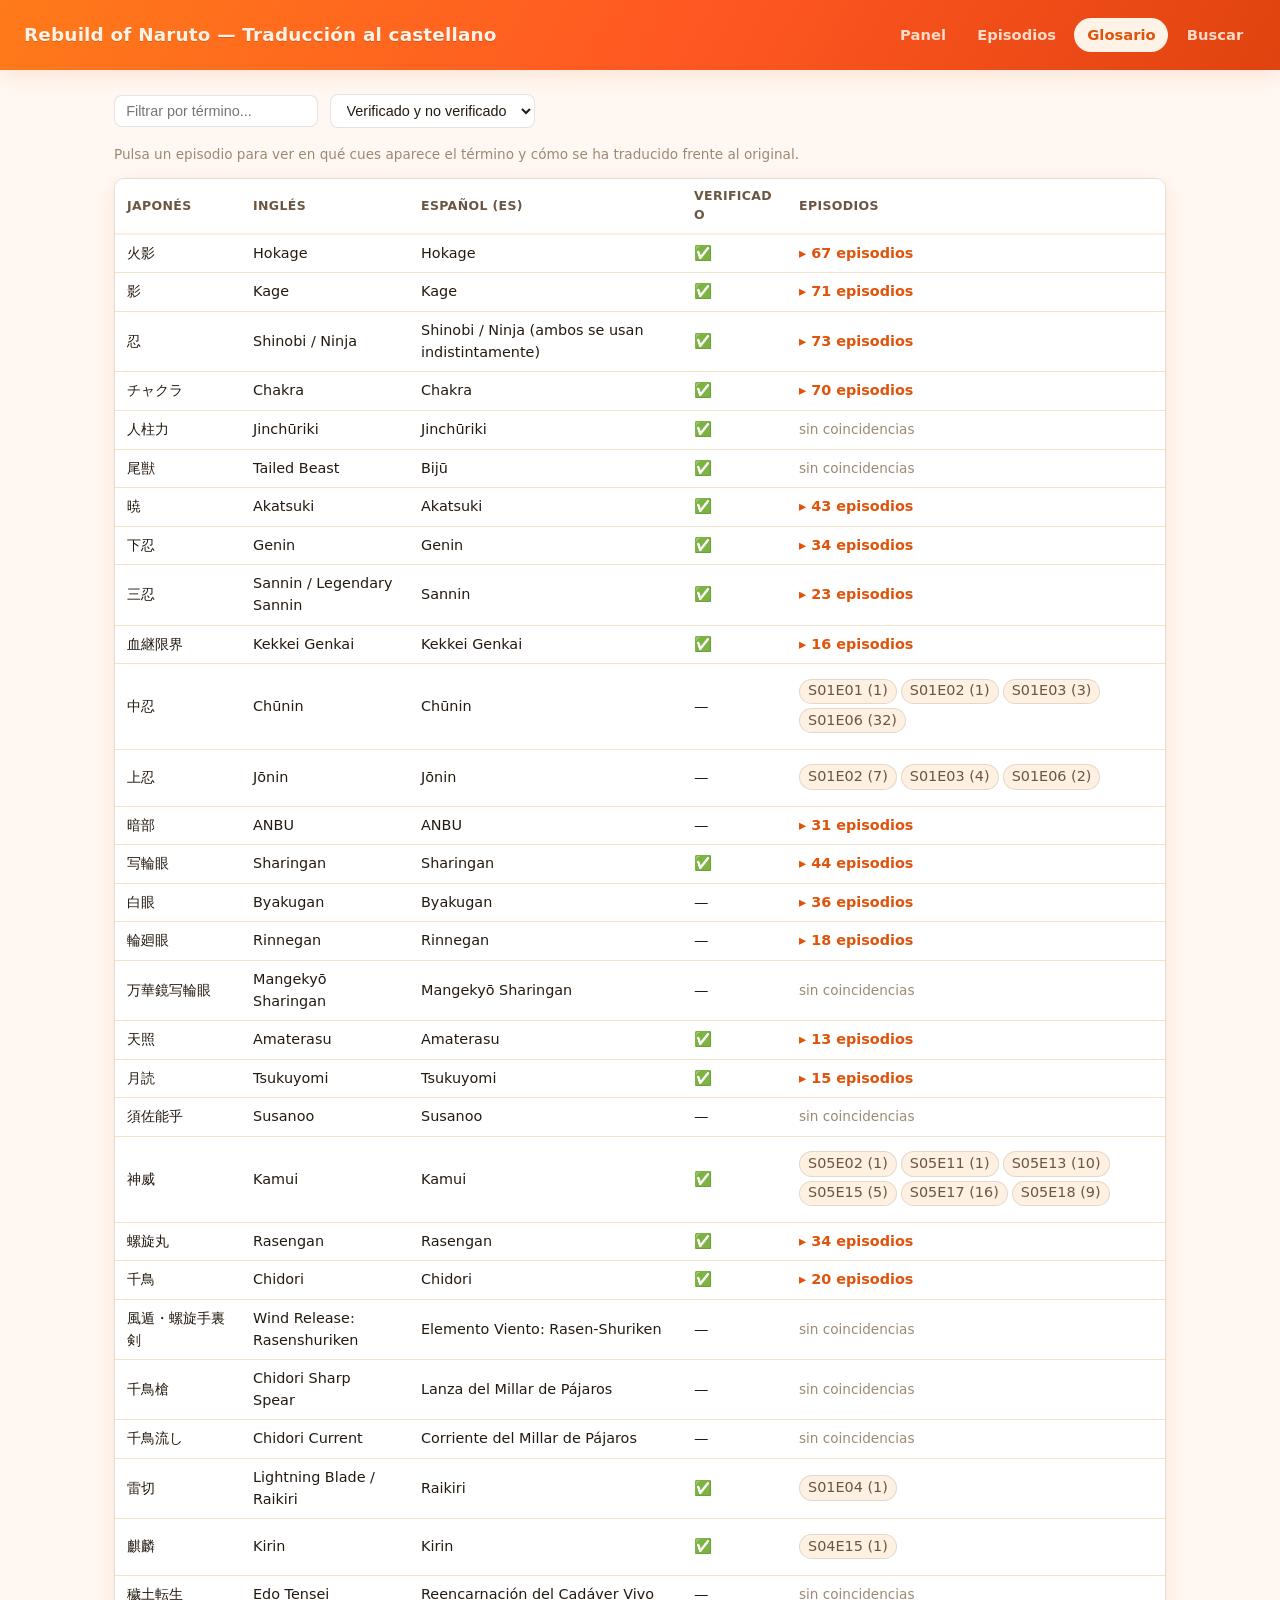
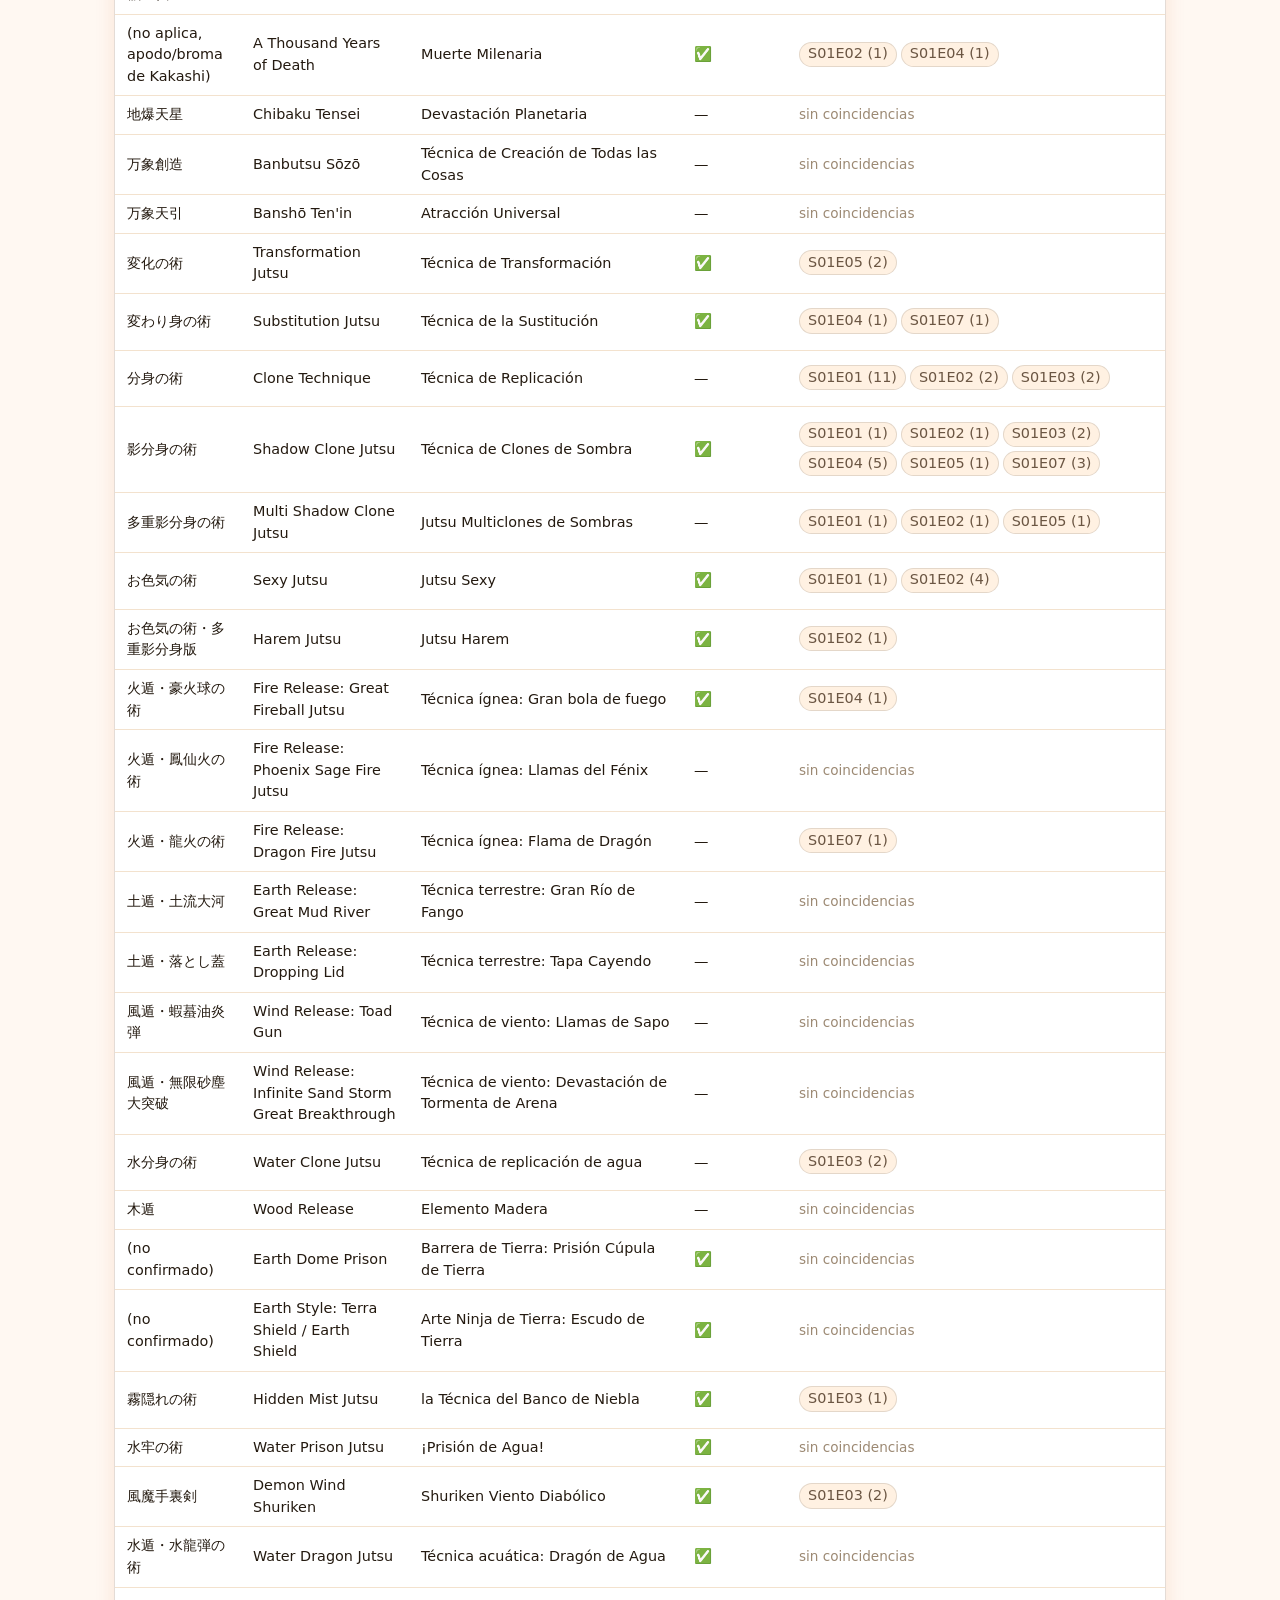
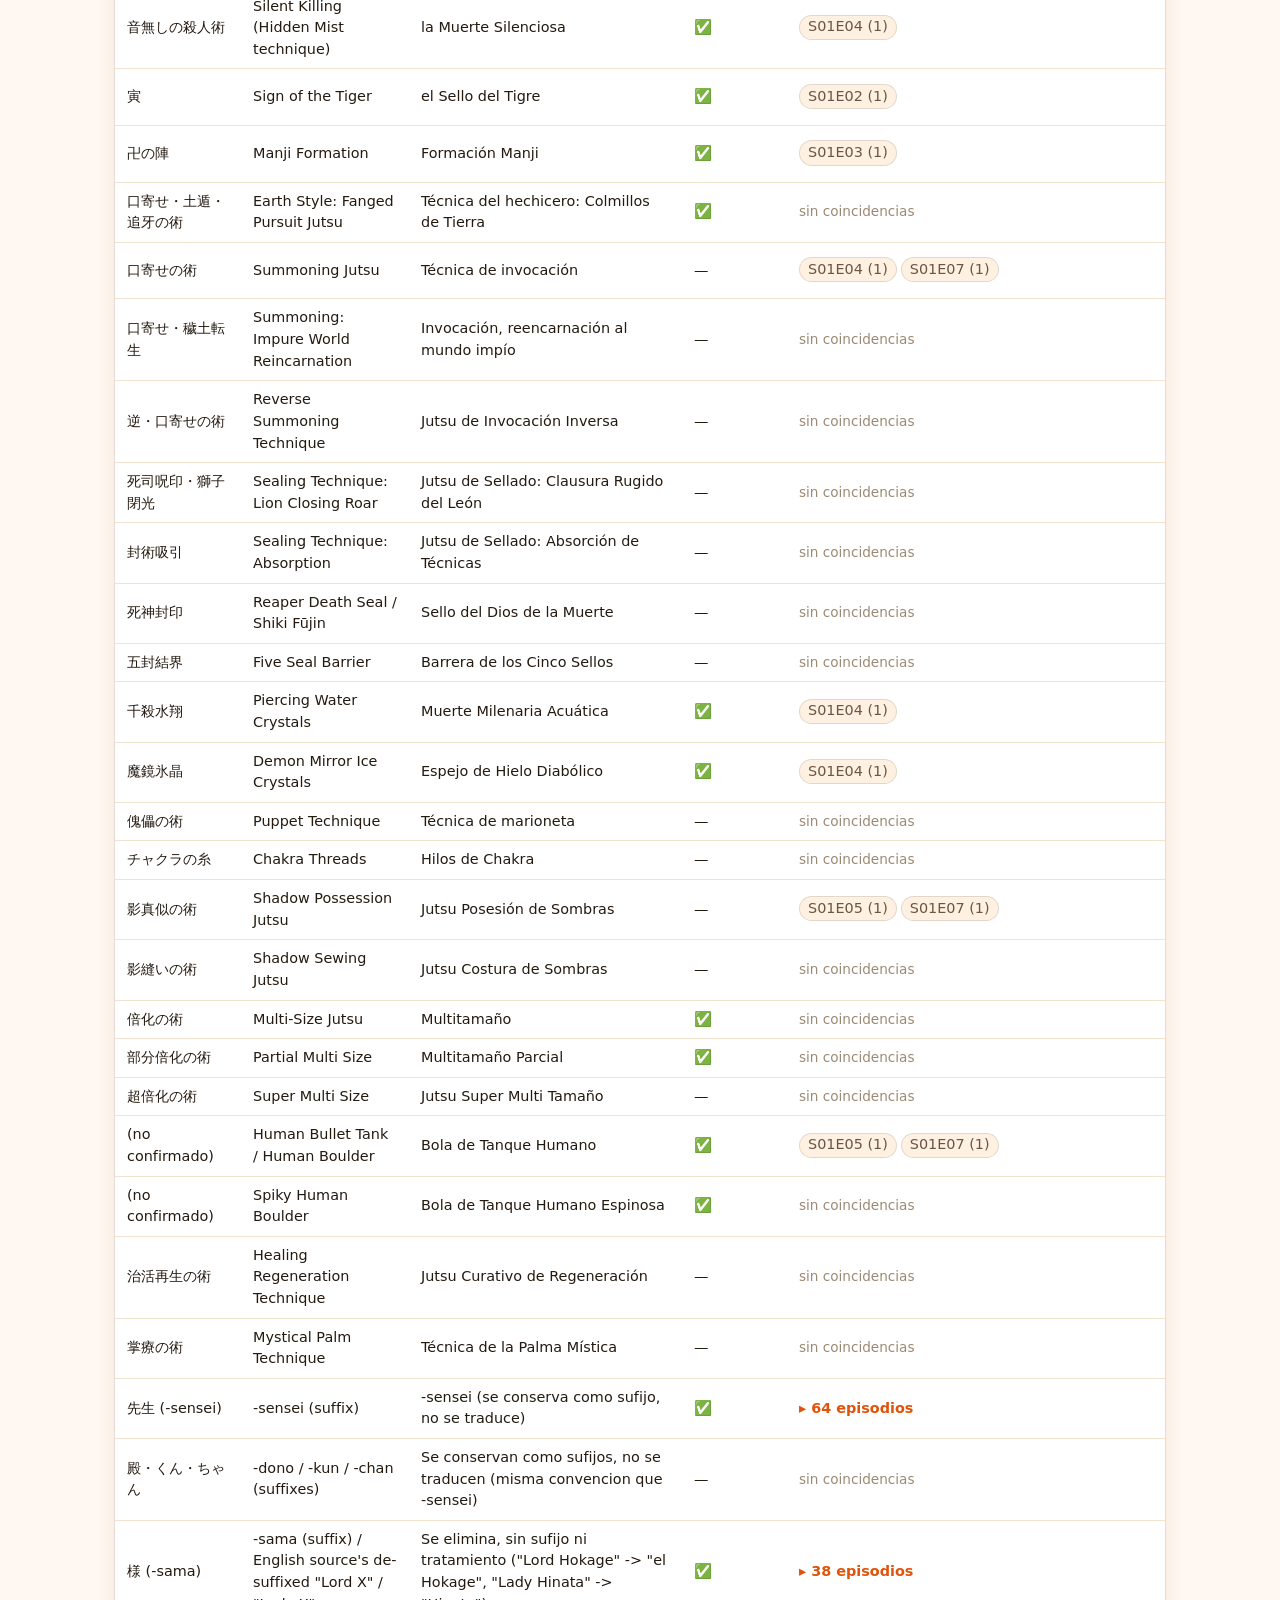
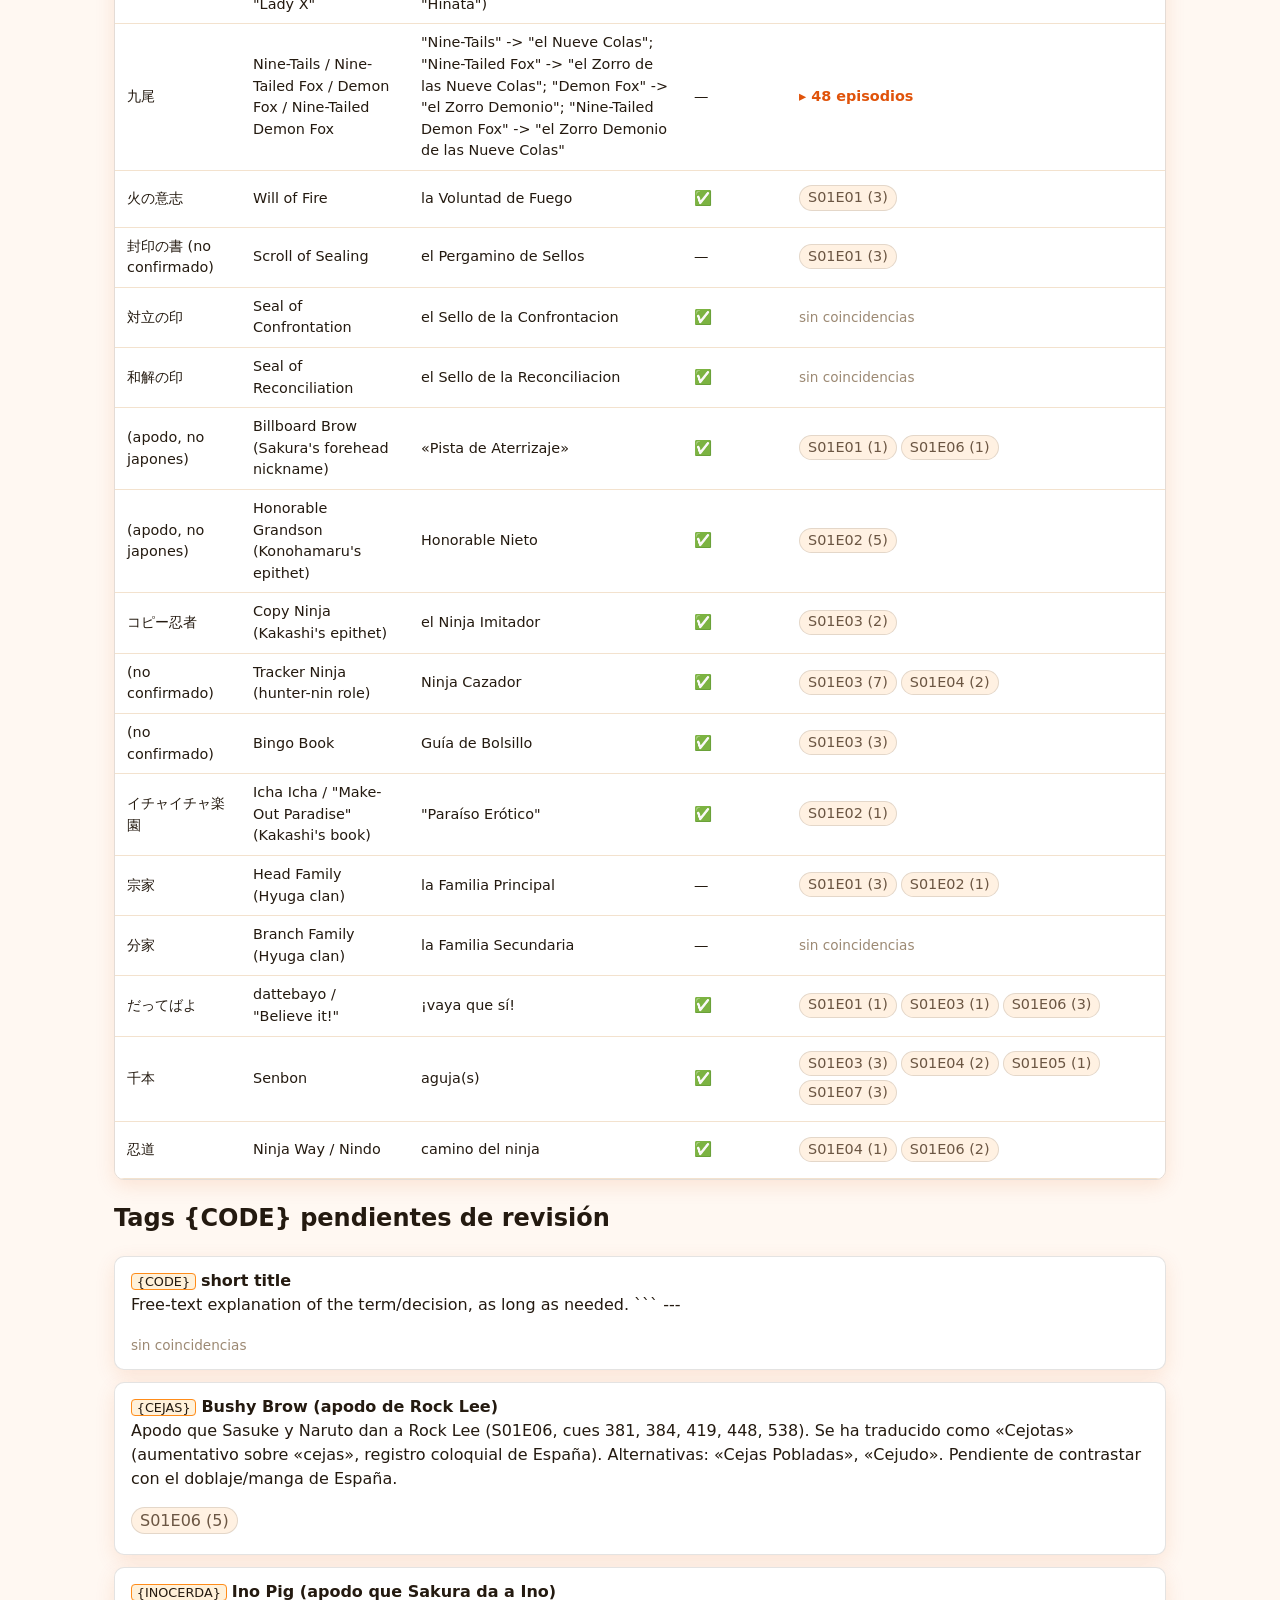
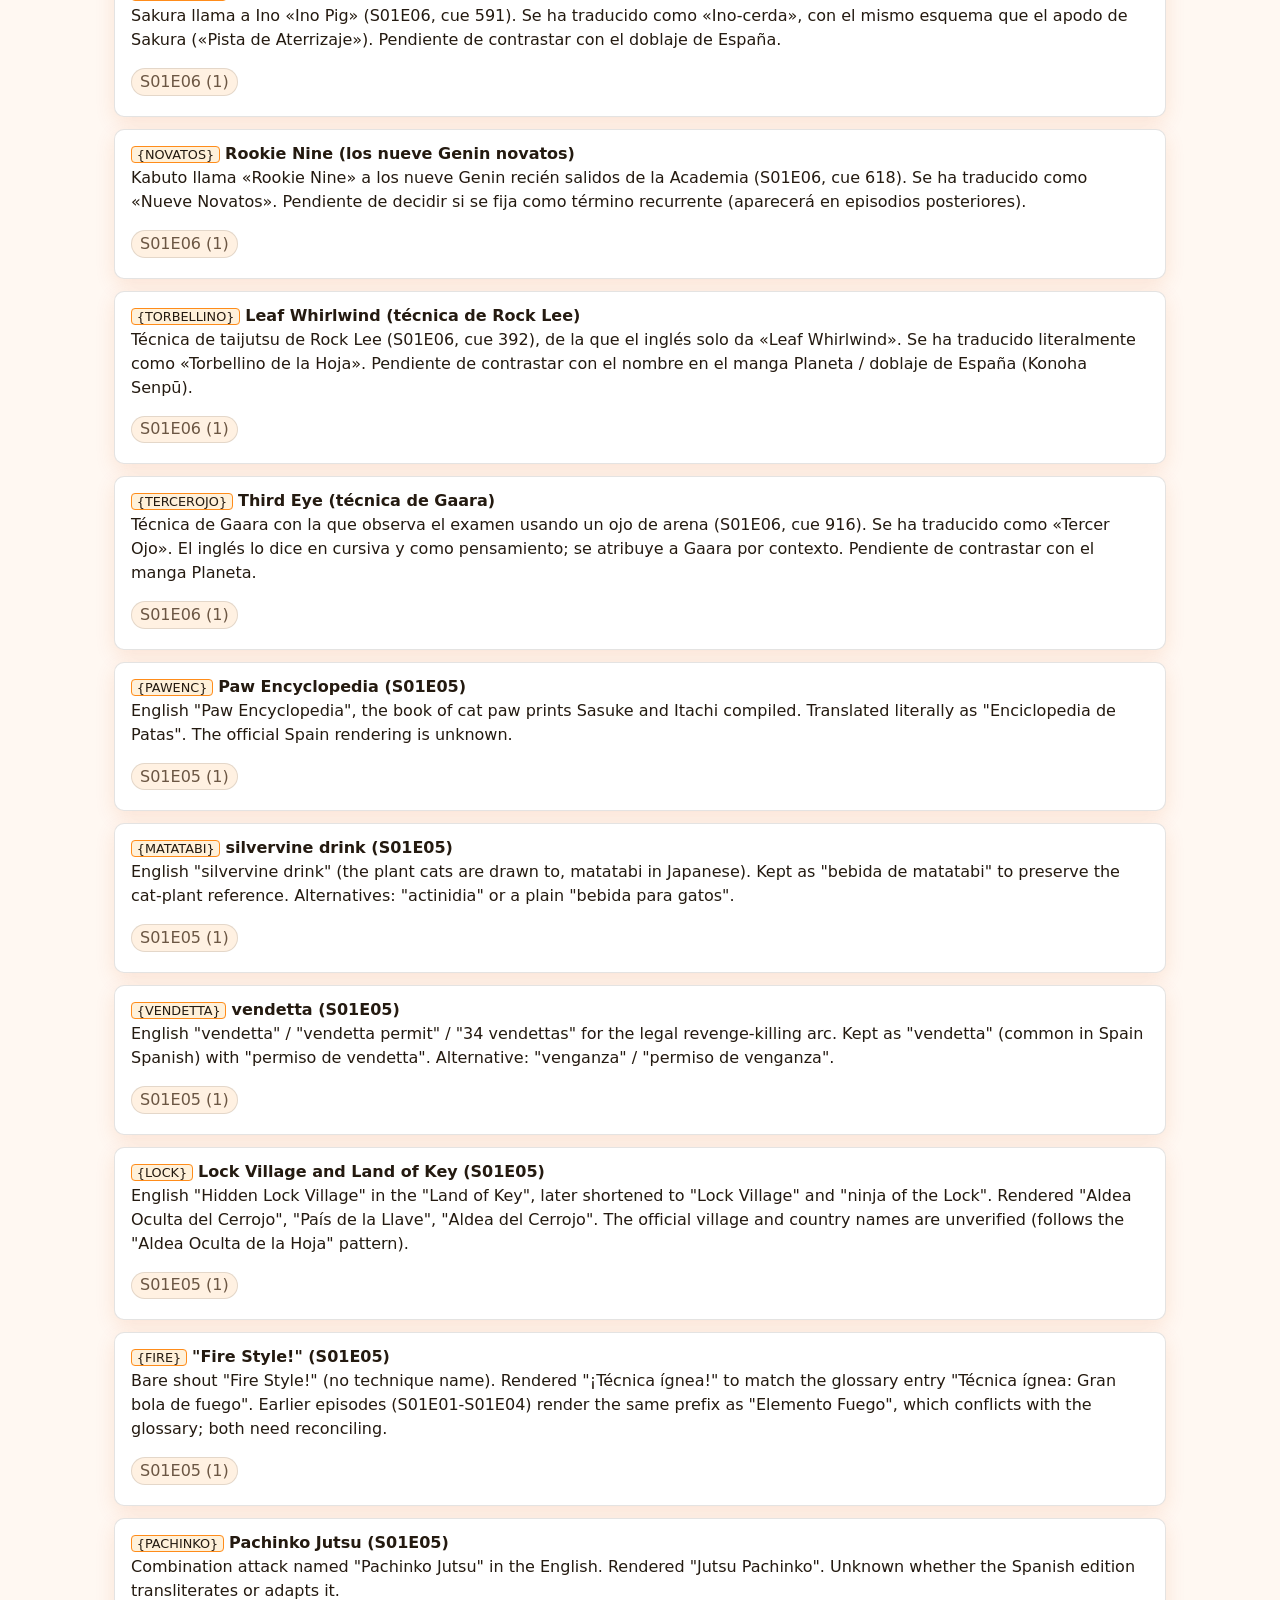
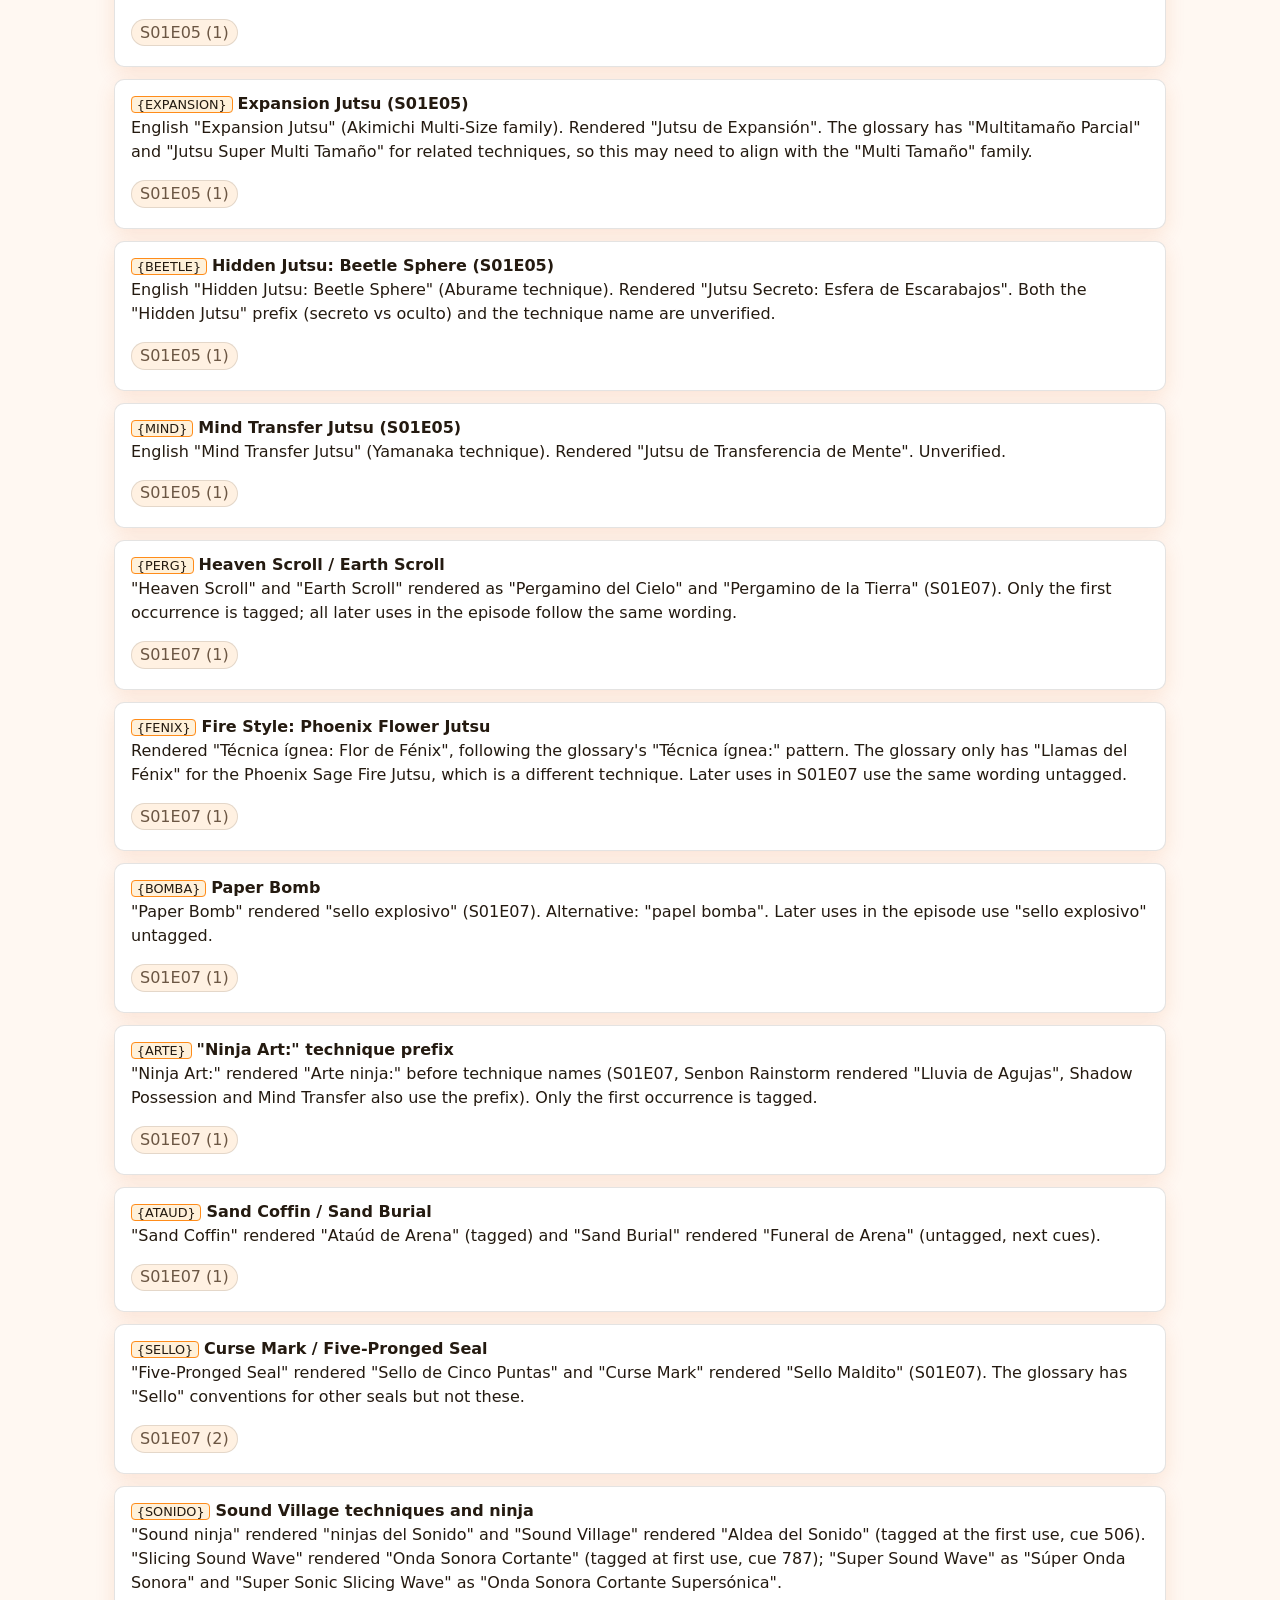
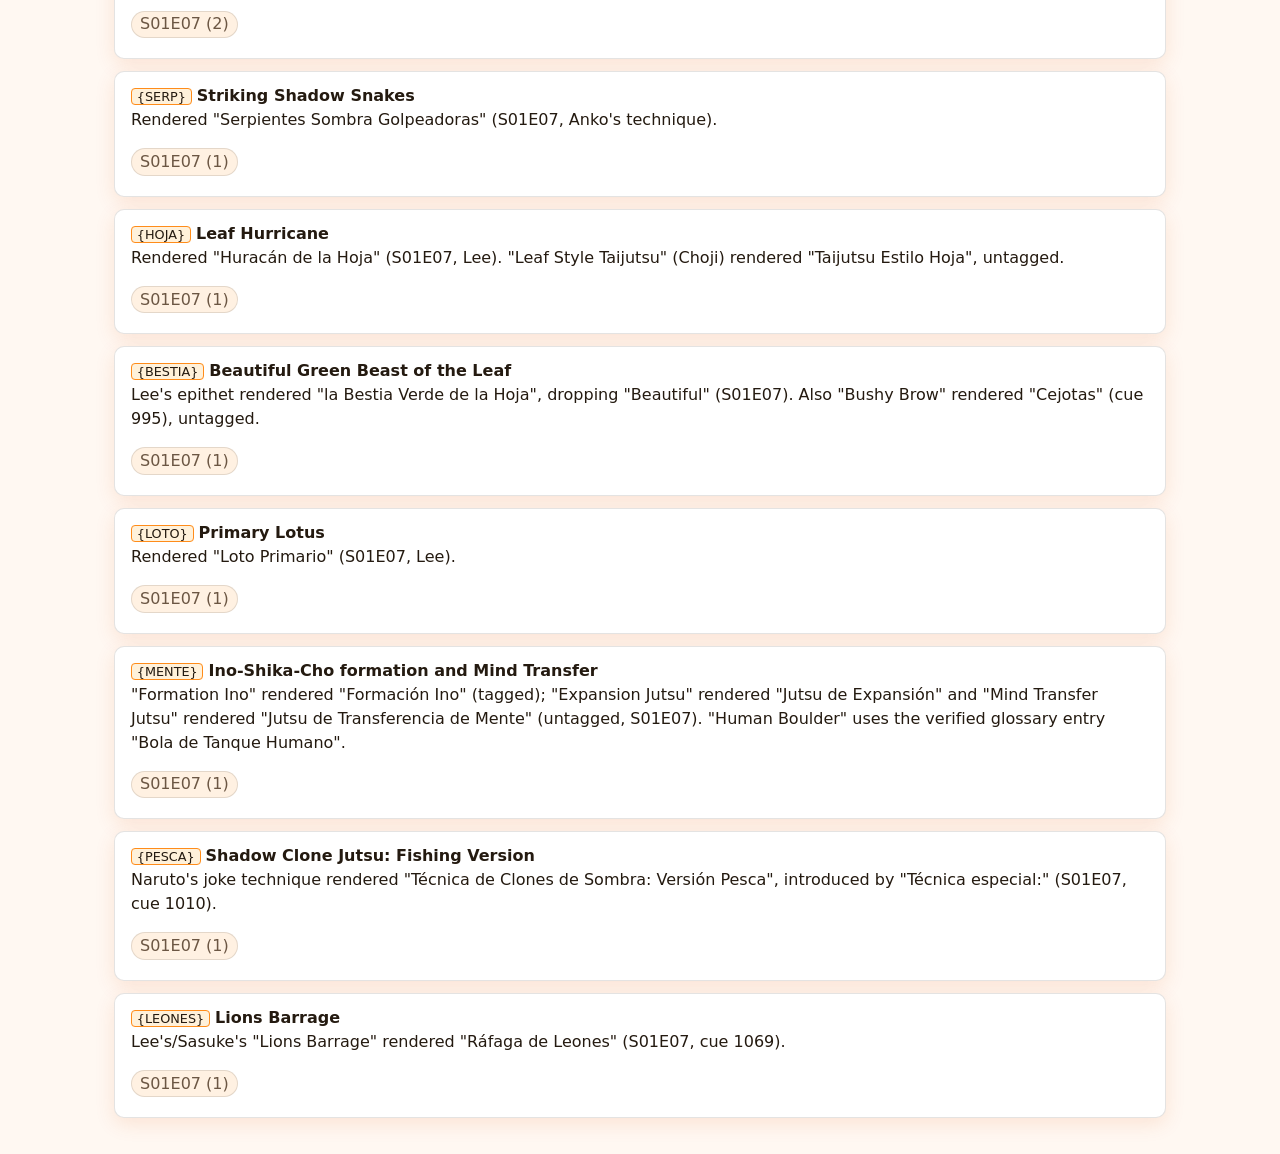
==== commit 2c24afbc: "deploy: f1d8c18451706df659ea646c0c3c2c8de8e42bd3" ====
--- a/glossary.html
+++ b/glossary.html
@@ -25,6 +25,7 @@
         <option value="false">Solo no verificados</option>
       </select>
     </div>
+    <p class="muted">Pulsa un episodio para ver en qué cues aparece el término y cómo se ha traducido frente al original.</p>
     <div class="table-scroll">
       <table class="glossary-table">
         <thead><tr><th>Japonés</th><th>Inglés</th><th>Español (ES)</th><th>Verificado</th><th>Episodios</th></tr></thead>
--- a/assets/style.css
+++ b/assets/style.css
@@ -439,3 +439,40 @@
 .episode-chips {
   max-width: 100%;
 }
+
+button.cue-toggle {
+  font: inherit;
+  cursor: pointer;
+}
+
+button.cue-toggle.active {
+  background: var(--accent);
+  border-color: var(--accent);
+  color: #fff3e8;
+}
+
+.cue-detail {
+  margin-top: 0.5rem;
+}
+
+.cue-match {
+  padding: 0.4rem 0;
+}
+
+.cue-match a {
+  font-weight: 600;
+  text-decoration: none;
+}
+
+.pending-tag-card {
+  background: var(--surface-1);
+  border: 1px solid var(--border);
+  border-radius: 10px;
+  padding: 0.75rem 1rem;
+  margin-bottom: 0.75rem;
+  box-shadow: var(--shadow);
+}
+
+.pending-tag-card p {
+  margin-top: 0;
+}
